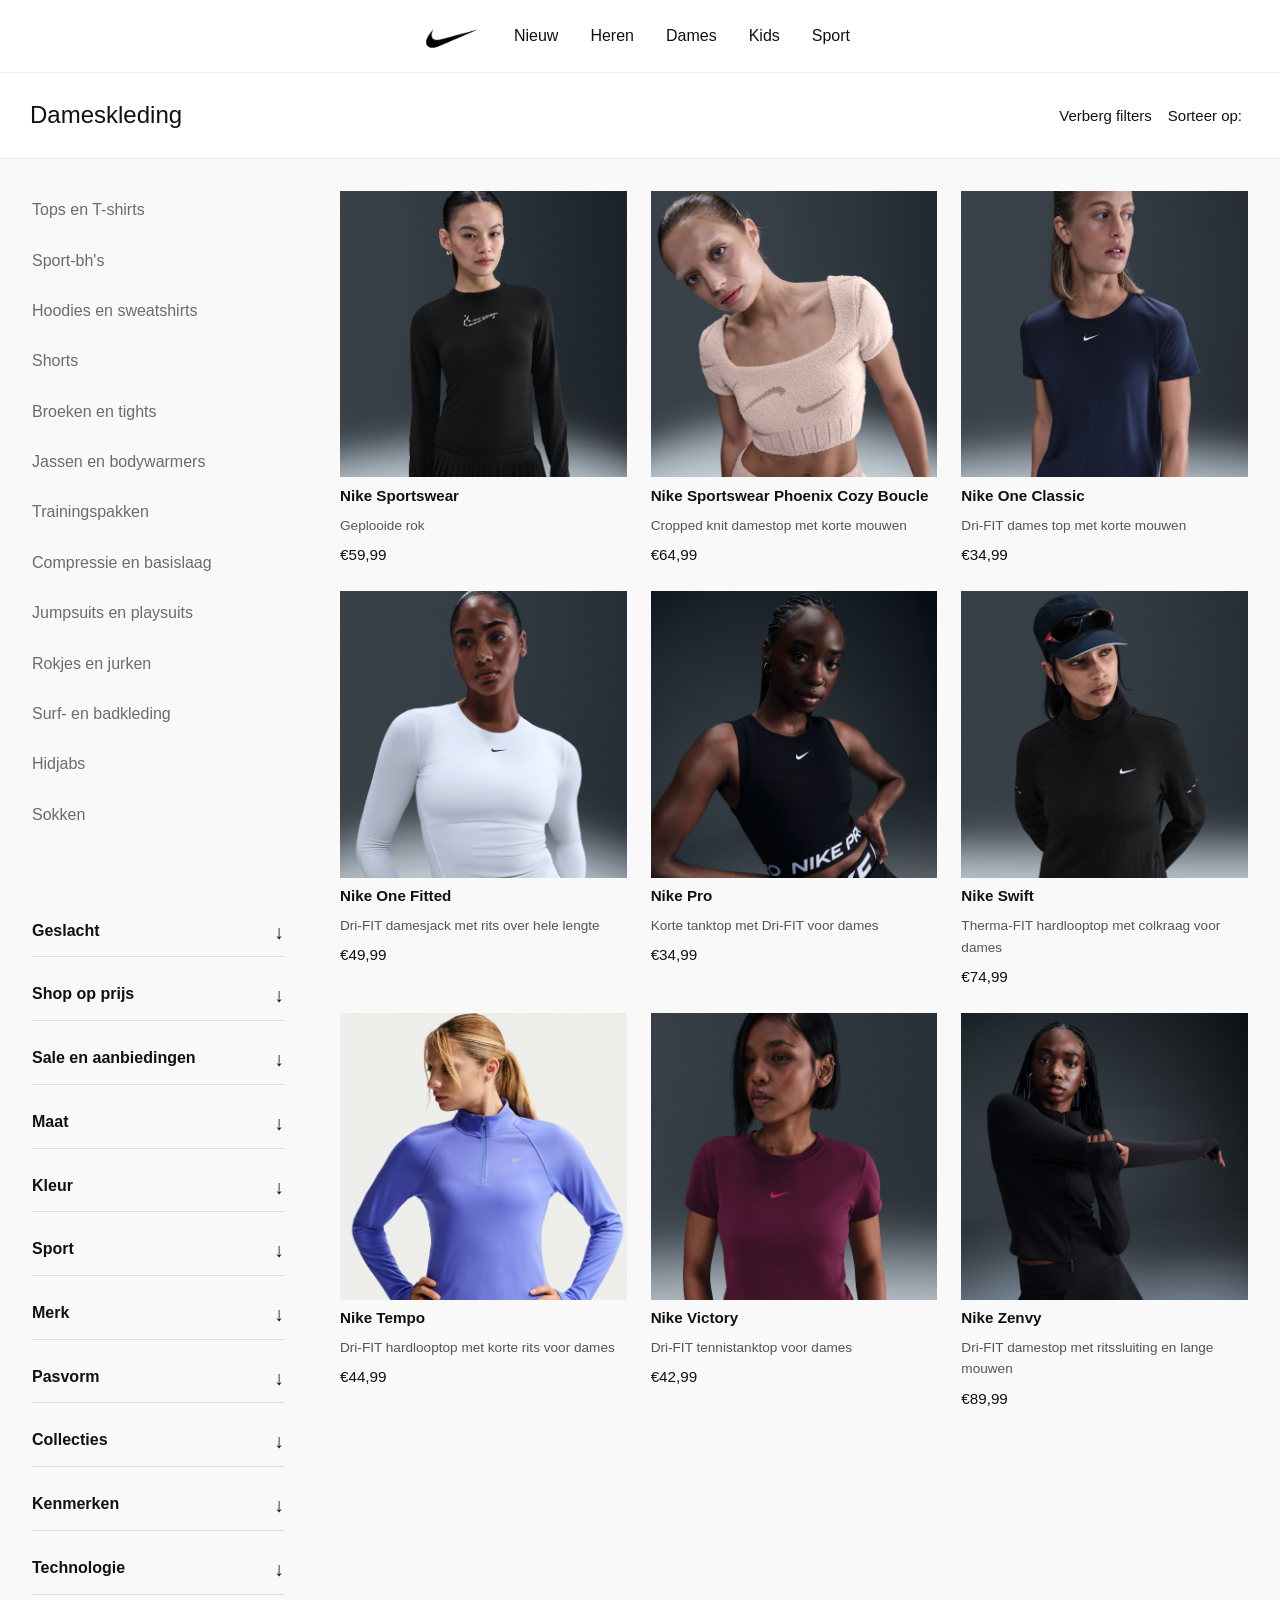
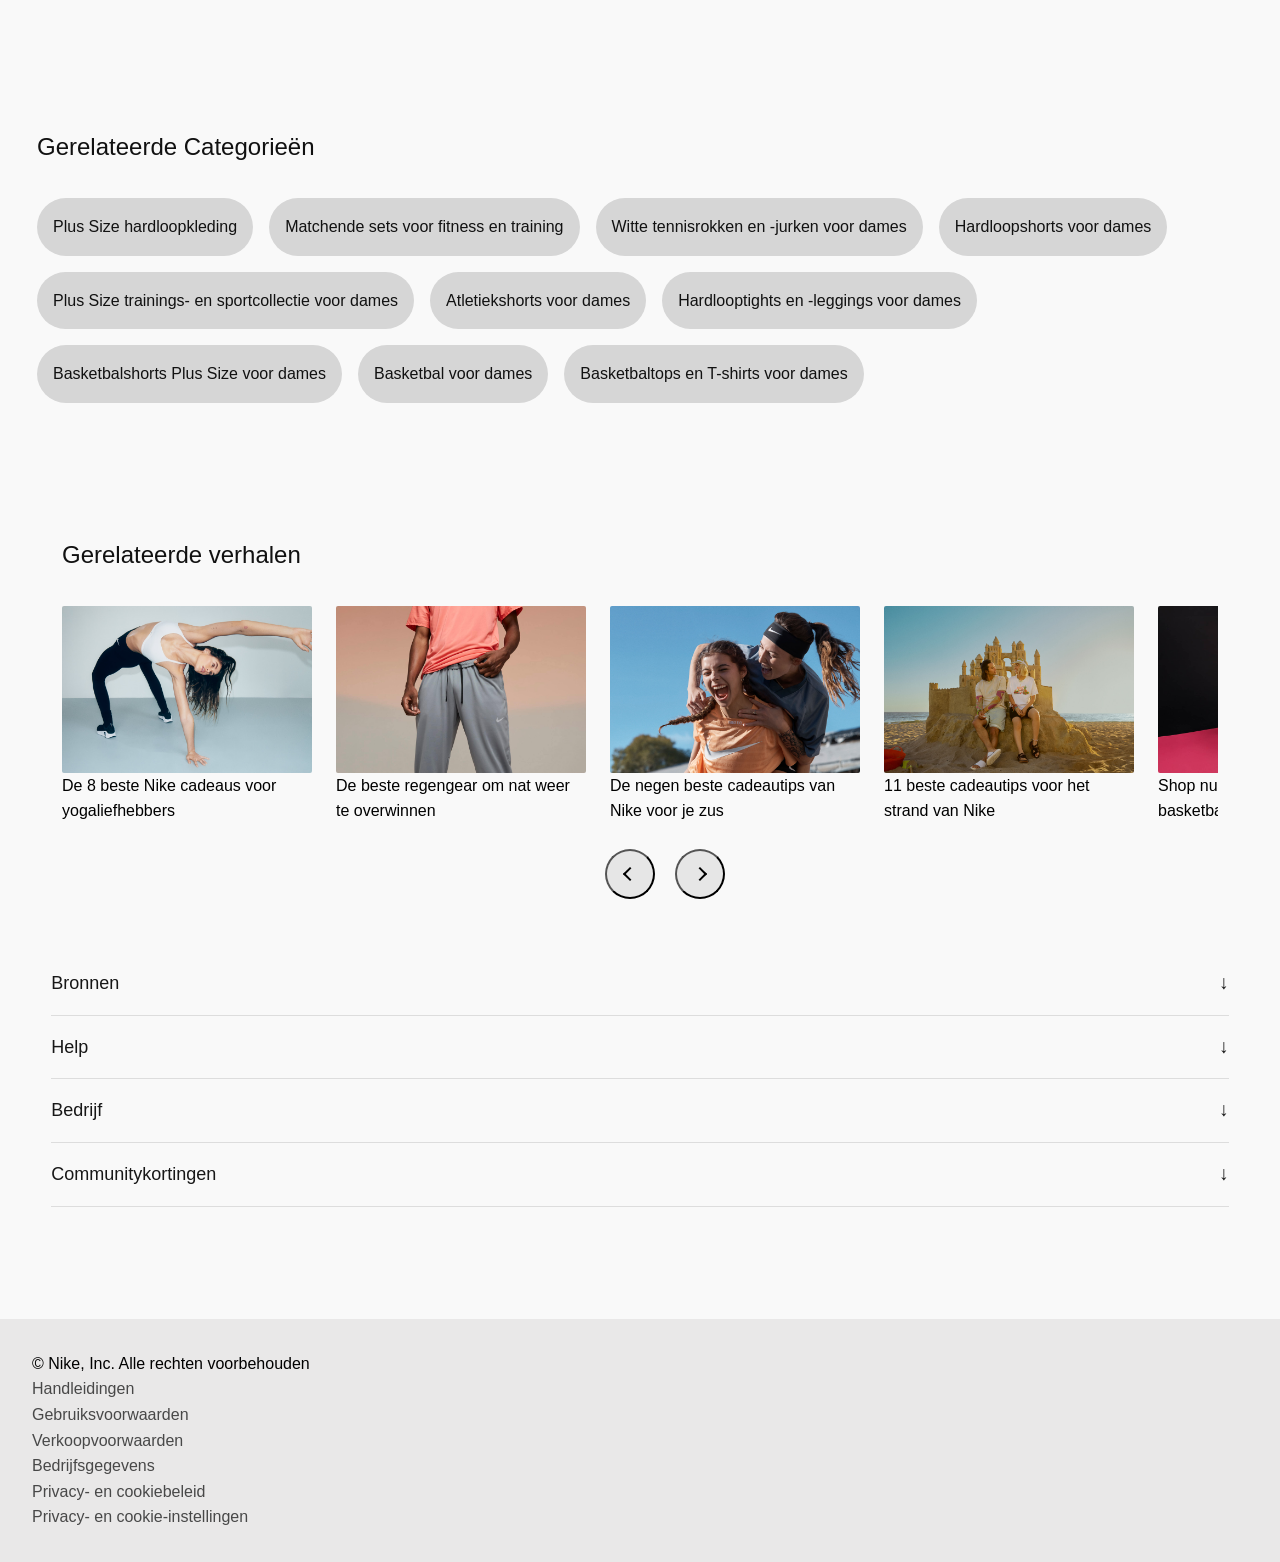
==== damespagina.html @ 095e5b88 "Add files via upload" ====
<!DOCTYPE html>
<html lang="nl">
	
<head>
	<meta charset="UTF-8">
	<meta name="author" content="Rosalie">
	<meta name="viewport" content="width=device-width, initial-scale=1">
	
	<title>Dames pagina</title>

	<link href="styles/style.css" rel="stylesheet">
	<link href="styles/styledamespagina.css" rel="stylesheet">

	<link rel="icon" type="image/svg+xml" href="images/nikelogo.svg">
</head>

<body>
	
	<header>

		<nav>	
			<h1> 
				<a href="/">
					<img src="images/nikelogo.png" alt="Nikelogo">
				</a>
			</h1>
			<button class="hamburger" id="hamburger">
				<i class="menu"></i>
			</button>
			<ul>
				<li><a href="..">Nieuw</a></li>
				<li><a href="..">Heren</a></li>
				<li><a href="damespagina.html">Dames</a></li>
				<li><a href="..">Kids</a></li>
				<li><a href="..">Sport</a></li>
			</ul>
		</nav>

	</header>

	<header class="page-header">
		<h2>Dameskleding</h2>
		<button>Verberg filters</button>
		<button>Sorteer op:</button>
	</header>
	
	<main>
	
		<!--Filter categorie-->
		<section>

   		 	<ul>
				<li><a href="damespagina.html">Tops en T-shirts</a></li>
				<li>Sport-bh's</li>
				<li>Hoodies en sweatshirts</li>
				<li>Shorts</li>
				<li>Broeken en tights</li>
				<li>Jassen en bodywarmers</li>
				<li>Trainingspakken</li>
				<li>Compressie en basislaag</li>
				<li>Jumpsuits en playsuits</li>
				<li>Rokjes en jurken</li>
				<li>Surf- en badkleding</li>
				<li>Hidjabs</li>
				<li>Sokken</li>	
			</ul>
 		</section>

		<!--filter details-->
		<section>
		 <!--input types: dit zijn de mogelijke filter opties.
		 Het komt dan overeen met de data-atributen van de producten, dit werkt
		 dan weer samen met js om te bepalen wat dan zichtbaar wordt zodra
		 bepaalde filters geslecteerd zijn.-->
			<details>
				<summary>Geslacht</summary>
				<label>
					<input type="checkbox" data-filter="heren">Heren
				</label>
				<label>
					<input type="checkbox" data-filter="dames">Dames
				</label>
				<label>
					<input type="checkbox" data-filter="unisex">Unisex
				</label>
			</details>

			<details>
				<summary>Shop op prijs</summary>
				<label><input type="checkbox" data-filter="50">€ 0 - € 50</label>
				<label><input type="checkbox" data-filter="100">€ 50 - € 100</label>
				<label><input type="checkbox" data-filter="150">€ 100 - € 150</label>
				<label><input type="checkbox" data-filter="+">€ 150+</label>
			</details>

			<details>
				<summary>Sale en aanbiedingen</summary>
				<label>
					<input type="checkbox" data-filter="sale">Sale
				</label>
			</details>

			<details>
				<summary>Maat</summary>
				<label><input type="checkbox" data-filter="xs">XS (EU 32-34)</label>
				<label><input type="checkbox" data-filter="s">S (EU 36-38)</label>
				<label><input type="checkbox" data-filter="m">M (EU 40-42)</label>
				<label><input type="checkbox" data-filter="l">L (EU 44-46)</label>
				<label><input type="checkbox" data-filter="xl">XL (EU 48-50)</label>
				<label><input type="checkbox" data-filter="1x">1X</label>
				<label><input type="checkbox" data-filter="2x">2X </label>
				<label><input type="checkbox" data-filter="3x">3X</label>
				<label><input type="checkbox" data-filter="xxl">XXL (EU 52-54)</label>
				<label><input type="checkbox" data-filter="small">S</label>
				<label><input type="checkbox" data-filter="medium">M</label>
				<label><input type="checkbox" data-filter="large">L</label>
				<label><input type="checkbox" data-filter="extralarge">XL</label>
				<label><input type="checkbox" data-filter="extralarge2">XXL</label>
			</details>

			<details>
				<summary>Kleur</summary>
				<label><input type="checkbox" data-filter="zwart">Zwart</label>
				<label><input type="checkbox" data-filter="blauw">Blauw</label>
				<label><input type="checkbox" data-filter="bruin">Bruin</label>	
				<label><input type="checkbox" data-filter="groen">Groen</label>
				<label><input type="checkbox" data-filter="grijs">Grijs</label>
				<label><input type="checkbox" data-filter="meerkleurig">Meerkleurig</label>
				<label><input type="checkbox" data-filter="oranje">Oranje</label>
				<label><input type="checkbox" data-filter="roze">Roze</label>
				<label><input type="checkbox" data-filter="paars">Paars</label>
				<label><input type="checkbox" data-filter="rood">Rood</label>
				<label><input type="checkbox" data-filter="wit">Wit</label>
				<label><input type="checkbox" data-filter="geel">Geel</label>
			</details>

			<details>
				<summary>Sport</summary>
				<label><input type="checkbox" data-filter="lifestyle">Lifestyle</label>
				<label><input type="checkbox" data-filter="hardlopen">Hardlopen</label>
				<label><input type="checkbox" data-filter="voetbal">Voetbal</label>
				<label><input type="checkbox" data-filter="fitness">Fitness en training</label>
			</details>

			<details>
				<summary>Merk</summary>
				<label><input type="checkbox" data-filter="nike">Nike Sportswear</label>
				<label><input type="checkbox" data-filter="jordan">Jordan</label>
				<label><input type="checkbox" data-filter="nikebyyou">Nike by you</label>
				<label><input type="checkbox" data-filter="nikelab">Nikelab</label>
			</details>

			<details>
				<summary>Pasvorm</summary>
				<label><input type="checkbox" data-filter="oversized">Oversized</label>
				<label><input type="checkbox" data-filter="ruimvallend">Ruimvallend</label>
				<label><input type="checkbox" data-filter="standaard">Standaard</label>
				<label><input type="checkbox" data-filter="getailleerd">Getailleerd</label>
			</details>

			<details>
				<summary>Collecties</summary>
				<label><input type="checkbox" data-filter="premium">Nike Premium Essentials</label>
				<label><input type="checkbox" data-filter="tech">Nike Tech</label>
				<label><input type="checkbox" data-filter="flight">Flight</label>
				<label><input type="checkbox" data-filter="club">Nike Club</label>
			</details>

			<details>
				<summary>Kenmerken</summary>
				<label><input type="checkbox" data-filter="zij">Zijsplitjes</label>
				<label><input type="checkbox" data-filter="details">Details met reflecterend design</label>
				<label><input type="checkbox" data-filter="vouwbaar">Opvouwbare capuchon</label>
				<label><input type="checkbox" data-filter="verwijder">Verwijderbare capuchon</label>
			</details>

			<details>
				<summary>Technologie</summary>
				<label><input type="checkbox" data-filter="drifit">Dri-FIT</label>
				<label><input type="checkbox" data-filter="drifitadv">Dri-FIT ADV</label>
				<label><input type="checkbox" data-filter="goretex">GORE-TEX</label>
				<label><input type="checkbox" data-filter="grip">NikeGrip</label>
			</details>
		</section>

		<!--Producten-->
		<section>
			<ul>
				<!--custom data attributen, dit zou dan producteigenschappen
				 op kunnen slaan in de html, in js zou dit dan een handige filterlogica zijn-->

				<li data-gender="dames" data-size="l">
					<img src="images/damessportswear.jpeg" alt="Geplooide rok">
					<h2>Nike Sportswear</h2>
					<p>Geplooide rok</p>
					<h2>€59,99</h2>
				</li>

				<li data-gender="dames" data-size="l">
					<img src="images/damesphoenix.jpeg" alt="Cropped knit damestop met korte mouwen">
					<h2>Nike Sportswear Phoenix Cozy Boucle</h2>
					<p>Cropped knit damestop met korte mouwen</p>
					<h2>€64,99</h2>
				</li>

				<li data-gender="dames" data-size="l">
					<img src="images/damesoneclassic.jpeg" alt="Dri-FIT dames top met korte mouwen">
					<h2>Nike One Classic</h2>
					<p>Dri-FIT dames top met korte mouwen</p>
					<h2>€34,99</h2>
				</li>

				<li data-gender="dames" data-size="l">
					<img src="images/damesonefitted.png" alt="Dri-FIT damesjack met rits over hele lengte">
					<h2>Nike One Fitted</h2>
					<p>Dri-FIT damesjack met rits over hele lengte</p>
					<h2>€49,99</h2>
				</li>

				<li data-gender="dames" data-size="l">
					<img src="images/damespro.jpeg" alt="Korte tanktop met Dri-FIT voor dames">
					<h2>Nike Pro</h2>
					<p>Korte tanktop met Dri-FIT voor dames</p>
					<h2>€34,99</h2>
				</li>

				<li data-gender="dames" data-size="l">
					<img src="images/damesswift.png" alt="Therma-FIT hardlooptop met colkraag voor dames">
					<h2>Nike Swift</h2>
					<p>Therma-FIT hardlooptop met colkraag voor dames</p>
					<h2>€74,99</h2>
				</li>

				<li data-gender="dames" data-size="l">
					<img src="images/damestempo.jpeg" alt="Dri-FIT hardlooptop met korte rits voor dames">
					<h2>Nike Tempo</h2>
					<p>Dri-FIT hardlooptop met korte rits voor dames</p>
					<h2>€44,99</h2>
				</li>

				<li data-gender="dames" data-size="l">
					<img src="images/damesvictory.jpeg" alt="Dri-FIT tennistanktop voor dames">
					<h2>Nike Victory</h2>
					<p>Dri-FIT tennistanktop voor dames</p>
					<h2>€42,99</h2>
				</li>

				<li data-gender="dames" data-size="l">
					<img src="images/dameszenvy.jpeg" alt="Dri-FIT damestop met ritssluiting en lange mouwen">
					<h2>Nike Zenvy</h2>
					<p>Dri-FIT damestop met ritssluiting en lange mouwen</p>
					<h2>€89,99</h2>
				</li>

			</ul>
		</section>

		<!--gerelateerde categorieen-->
		<section>
			<h2>Gerelateerde Categorieën</h2>
			<ul>
				<li>
					<a>Plus Size hardloopkleding</a>
				</li>

				<li>
					<a>Matchende sets voor fitness en training </a>
				</li>

				<li>
					<a>Witte tennisrokken en -jurken voor dames</a>
				</li>

				<li>
					<a>Hardloopshorts voor dames</a>
				</li>

				<li>
					<a>Plus Size trainings- en sportcollectie voor dames</a>
				</li>

				<li>
					<a>Atletiekshorts voor dames</a>
				</li>

				<li>
					<a>Hardlooptights en -leggings voor dames</a>
				</li>

				<li>
					<a>Basketbalshorts Plus Size voor dames</a>
				</li>

				<li>
					<a>Basketbal voor dames</a>
				</li>

				<li>
					<a>Basketbaltops en T-shirts voor dames</a>
				</li>
			</ul>
		</section>

		<!--gerelateerde verhalen-->
		<section>
			<h2>Gerelateerde verhalen</h2>
			<ul>
				<li>
					<img src="images/carrouselvrouw.jpg" alt="De 8 beste Nike cadeaus voor yogaliefhebbers">
					<a data-article-type="Koopwijzer" href="..">De 8 beste Nike cadeaus voor yogaliefhebbers</a>
				</li>

				<li>
					<img src="images/carrouselman.jpg" alt="De beste regengear om nat weer te overwinnen">
					<a data-article-type="Koopwijzer" href="..">De beste regengear om nat weer te overwinnen</a>
				</li>

				<li>
					<img src="images/carrouselvrouwkind.jpg" alt="De negen beste cadeautips van Nike voor je zus">
					<a data-article-type="Koopwijzer" href="..">De negen beste cadeautips van Nike voor je zus</a>
				</li>

				<li>
					<img src="images/carrouselzand.jpg" alt="11 beste cadeautips voor het strand van Nike">
					<a data-article-type="Koopwijzer" href="..">11 beste cadeautips voor het strand van Nike</a>
				</li>

				<li>
					<img src="images/carrouselzit.jpg" alt="Shop nu de beste Nike basketbalhoodies">
					<a data-article-type="Koopwijzer" href="..">Shop nu de beste Nike basketbalhoodies</a>
				</li>

				<li>
					<img src="images/carrouselstretch.jpg" alt="De beste hardloopshorts voor dames van Nike">
					<a data-article-type="Koopwijzer" href="..">De beste hardloopshorts voor dames van Nike</a>
				</li>

				<li>
					<img src="images/carrouselbasketbal.jpg" alt="De juiste maat voor je Nike sport-bh">
					<a data-article-type="Koopwijzer" href="..">De juiste maat voor je Nike sport-bh</a>
				</li>

				<li>
					<img src="images/carrouselcycle.jpg" alt="De 11 beste Nike cadeaus voor wielrenners">
					<a data-article-type="Koopwijzer" href="..">De 11 beste Nike cadeaus voor wielrenners</a>
				</li>

			</ul>

			<button aria-label="vorige"></button>
			<button aria-label="volgende"></button>

		</section>

		<section>
			<details>
				<summary>Bronnen</summary>
				<ul>
					<li>Cadeaubonnen</li>
					<li>Zakelijke cadeaubonnen</li>
					<li>Zoek een store</li>
					<li>Nike Journal</li>
					<li>Word member</li>
					<li>Feedback</li>
					<li>Promotiecodes</li>
					<li>Productadvies</li>
					<li>Running Shoe Finder</li>
				</ul>
			</details>

			<details>
				<summary>Help</summary>
				<ul>
					<li>Help</li>
					<li>Bestelstatus</li>
					<li>Verzending en levering</li>
					<li>Retourzendingen</li>
					<li>Betaalmethodes</li>
					<li>Contact</li>
					<li>Reviews</li>
					<li>Hulp bij Nike promotiecodes</li>
				</ul>
			</details>

			<details>
				<summary>Bedrijf</summary>
				<ul>
					<li>Over Nike</li>
					<li>Nieuws</li>
					<li>Werken bij Nike</li>
					<li>Investeerders</li>
					<li>Duurzaamheid</li>
					<li>Toengankelijkheid</li>
					<li>Missie</li>
					<li>Nike Coaching</li>
					<li>Een Kwestie Melden</li>
				</ul>
			</details>

			<details>
				<summary>Communitykortingen</summary>
				<ul>
					<li>Student</li>
					<li>Docent</li>
					<li>Eerstehulpverleners</li>
					<li>Zorgprofessionals</li>
				</ul>
			</details>
			
		</section>
	</main>


	<!--Footer-->

	<footer>
		<p>&copy Nike, Inc. Alle rechten voorbehouden</p>
		<ul>
			<li> Handleidingen</li>
			<li>Gebruiksvoorwaarden</li>
			<li>Verkoopvoorwaarden</li>
			<li>Bedrijfsgegevens</li>
			<li>Privacy- en cookiebeleid</li>
			<li>Privacy- en cookie-instellingen</li>
		</ul>
	</footer>

	<script defer src="scripts/script.js"></script>
</body>
	
</html>
---- styles/style.css ----
/**************/
/* CSS REMEDY */
/**************/
*, *::after, *::before {
	margin: 0;
	padding: 0;
    box-sizing:border-box;  
}

body {
    font-family: 'Helvetica Neue', sans-serif;
    color: #111;
    line-height: 1.6;
    background-color: #f9f9f9;
}

:root {
	--color-text:#111;
	--color-background:#eee;
}

header {
    position: sticky;
    background-color: #fff;
    border-bottom: 1px solid #eee;
    top: 0; /*voor postion sticky*/
    z-index: 1000;
}

/*hamburger menu responsive
bron: /*bron: https://codepen.io/zagaris/pen/qBmqQEN */

.hamburger {
    background-color: transparent;
    border: none;
    color:#000;
    cursor: pointer;
    font-size: 30px;
    margin-left: 32px;
    float: right;
    line-height: 70px;
    display: none;
}

.hamburger i {
    display: block;
    width: 30px;
    height: 3px;
    background: #111;
    position: relative;
}

.hamburger i::before,
.hamburger i::after {
    content: '';
    position: absolute;
    width: 30px;
    height: 3px;
    background: #111;
    left: 0;
}

.hamburger i::before {
    top: -8px;
}

.hamburger i::after {
    top: 8px;
}

.hamburger:focus {
    outline: none;
}

.hamburger:hover {
    background-color: #4b4b4b;
}

nav {
    display: flex;
    justify-content: center;
    position: relative;
    align-items: center;
    background-color: #fff;
    list-style: none;
    flex-wrap: wrap;

}

nav a img {
    left: 2rem;
    width: 60px; 
    margin-top: 1rem;
    margin-left: 1.5rem;;
}

nav ul {
    display: flex;
    padding: 1rem 2rem;
    background-color: #fff;
    list-style: none;
    gap: 2rem;
}

nav ul li a {
    text-decoration: none;
    color: #111;

    font-size: 16px;
    font-weight: 500;
}


nav ul li a:hover {
    text-decoration: underline;
}

/*media quaries voor hamburger menu*/
/*bron: https://codepen.io/zagaris/pen/qBmqQEN*/

@media (max-width: 800px) {
    nav ul {
        display: none;
        flex-direction: column;
        width: 100%;
        background: #fff;
        padding: 1rem 2rem;
    }

    nav ul.show {
    display: flex;
    }

    .hamburger {
        display: block;
        margin-left: auto;
        margin-right: 1rem;
        margin-top: 0rem;
    }
}

@media (max-width: 600px) {
    nav ul {
        display: none;
        flex-direction: column;
        width: 100%;
    }

    nav ul.show {
        display: flex;
    }

    .hamburger {
        display: block;
    }
    nav {
        background-color: #fff;
    }
}

/*pre-footer*/
/* bron voor summary use: https://www.w3schools.com/tags/tag_summary.asp*/

section:nth-of-type(6) {
    grid-column: 1 / -1;
    padding: 1rem 1.2rem;
}

section:nth-of-type(6) details {
    border-bottom: 1px solid #ddd;
    padding: 1rem 0;
    cursor: pointer;
}

section:nth-of-type(6) summary {
    list-style: none;
    display: flex;
    justify-content: space-between;
    align-items: center;
    font-size: 18px;
    font-weight: 500;
    color:#171717;
    
  
}

section:nth-of-type(6) summary::after {
    content: "↓";
    font-size: 1.2rem;
}

section:nth-of-type(6) ul {
    list-style: none;
    padding: 1rem 0 0;
    margin: 0;
}

section:nth-of-type(6) li {
    padding: 0.5rem 0;
    color: #5e5d5d;
    font-size: 13px;
    font-weight: 500;
    margin-bottom: 10px;
}

/* footer */
footer {
    text-align: left;
    padding: 2rem;
    background-color: #e9e8e8;
    color: #484848;
    margin-top: 4rem;
}

footer p {
	color: #000;
}

footer ul {
	list-style: none;
}
---- styles/styledamespagina.css ----
/* --- GRID LAYOUT VAN DE HELE PAGINA --- */

/* LINKERKOLOM: HEADER (DAMESKLEDING) */
.page-header {
	display: flex;
	align-items: center;
	justify-content: space-between;
	padding: 23px 30px;
	font-size: 12px;
	background: white;
}

.page-header h2 {
	margin: 0;
	font-size: 1.5rem;
  font-weight: 500;
}

.page-header button:first-of-type {
	margin-left: auto;
}
.page-header button {
	background: none;
	border: none;
	color: #111111;
	cursor: pointer;
	padding: 6px 8px;
	align-items: center;
	gap: 1px;
  font-size: 15px;
}


main {
  display: grid;
  grid-template-columns: 260px 1fr;
	grid-template-rows: auto auto;
  gap: 3rem;
  max-width: 1400px;
  padding: 2rem;
  
}

main > section:nth-of-type(1),
main > section:nth-of-type(2) {
  max-height: calc(100vh - 6rem);
	overflow-y: scroll;
  padding: 0;
}
/* LINKERKOLOM: CATEGORIEENN */
main > section:nth-of-type(1) {
	grid-row: 1;
	top: 0;
	z-index: 10;
	padding-bottom: 1rem;
}

main > section:nth-of-type(1) ul {
	list-style: none;
  padding: 0;
}

main > section:nth-of-type(1) li {
	padding: 0.4rem 0;
	cursor: pointer;
  margin-bottom: .75rem;
  font-weight: 500;
  color: rgb(108, 108, 108);
}

main > section:nth-of-type(1) li a {
	text-decoration: none;
	color: rgb(108, 108, 108);  
}

main > section:nth-of-type(1) a:hover {
  text-decoration: underline;
}

/* LINKERKOLOM: FILTER DETAILS */
main > section:nth-of-type(2) {
	grid-row: 2;
	top: 6rem;
	padding-right: 0.5rem;
}

main > section:nth-of-type(2) details {
	margin-bottom: 1rem;
  border-bottom: 1px solid #ddd;
  padding: 0.5rem 0;
  cursor: pointer;
}

main > section:nth-of-type(2) summary {
	font-weight: 600;
  display: flex;
  justify-content: space-between;
	cursor: pointer;
	list-style: none;
}

main > section:nth-of-type(2) summary::after {
    content: "↓";
    font-size: 1.2rem;
}

main > section:nth-of-type(2) label {
	display: flex;
	align-items: center;
	gap: 0.5rem;
	margin-top: 0.4rem;
	font-size: 0.9rem;
	cursor: pointer;
}


/* PRODUCTEN-GRID*/
main > section:nth-of-type(3) {
	grid-column: 2;
	grid-row: 1 / span 2;
}

main > section:nth-of-type(3) ul {
	display: grid;
	grid-template-columns: repeat(auto-fill, minmax(250px, 1fr));
	gap: 1.5rem;
	list-style: none;
}

main > section:nth-of-type(3) li {
	display: flex;
	flex-direction: column;
	gap: 0.4rem;
}

main > section:nth-of-type(3) img {
	width: 100%;
	height: auto;
	background: #f5f5f5;
}

main > section:nth-of-type(3) h2 {
	font-size: 0.95rem;
	font-weight: 600;
}

main > section:nth-of-type(3) p {
	font-size: 0.85rem;
	color: #555;
}

main > section:nth-of-type(3) h2:last-of-type {
	font-weight: 500;
}

/*GERELATEERDE CATEGORIEEN */

main > section:nth-of-type(4) {
	grid-column: 1 / -1;
	margin-top: 4rem;
  padding: 5px;
}

main > section:nth-of-type(4) h2 {
  margin-bottom: 2rem;
  font-weight: 400;
}

main > section:nth-of-type(4) ul {
	display: flex;
  flex-wrap: wrap;	
  gap: 1rem;
	list-style: none;
}

main > section:nth-of-type(4) li {
  background: #d6d6d6;
  padding: 1rem 1rem;
  border-radius: 50px;
}

/* GERELATEERDE VERHALEN*/
main > section:nth-of-type(5) {
  grid-column: 1 / -1;
  position: relative;
  margin-top: 5rem;
  border-radius: 3px;
  margin-bottom: 4rem;
  padding: 0 30px;
}

main > section:nth-of-type(5) h2 {
  margin-bottom: 2rem;
  font-weight: 400;
}


main > section:nth-of-type(5) ul {
  display: flex;
  overflow-x: auto;
  gap: 1.5rem;

  padding: 0;
  scroll-snap-type:x mandatory;
  scroll-behavior:smooth;
  overscroll-behavior-x:contain;

  scrollbar-width:thin;
  scrollbar-color:rgb(85, 85, 85) transparent;
  
}

main > section:nth-of-type(5) ul li {
  flex:0 0 250px;
  scroll-snap-align:center;
  list-style: none;
  align-content: center;
}

main > section:nth-of-type(5) ul li a {
  position: relative;
  text-decoration: none;
  color:black;
  font-weight: 500;
  cursor: pointer;

}

main > section:nth-of-type(5) li img {
  width: 100%;
  height: auto;
  display: block;
  border-radius: 2px;
  cursor: pointer;
}

main > section:nth-of-type(5) ul li a:hover{
  background-color: transparent;
}

section:nth-of-type(5) button {
    position: absolute;
    background-color: #e6e6e6;
    width: 50px;
    height: 50px;
    margin-top: 25px;


    border-radius: 30px;
    cursor: pointer;

    display: flex;
    align-items: center;
    justify-content: center;

}

section:nth-of-type(5) button:nth-of-type(1) {
  left: calc(50% - 35px);
}

section:nth-of-type(5) button:nth-of-type(2) {
  left: calc(50% + 35px);
}

section:nth-of-type(5) button::before {
  content:'';
  width: 10px;
  height: 10px;
  border: solid rgb(0, 0, 0);
  border-width: 0 2px 2px 0;
  
}


section:nth-of-type(5) button:nth-of-type(1)::before {
  transform: rotate(135deg); 
}

section:nth-of-type(5) button:nth-of-type(2)::before {
  transform: rotate(-45deg);
}

section:nth-of-type(5) li a:hover {
    background-color: #cac9c9;
}

/*TOON/VERBERG FILTERS */

main.filters-hidden > section:nth-of-type(1) {
  display: none;
}

main.filters-hidden > section:nth-of-type(2) {
  display: none;
}

main.filters-hidden {
  grid-template-columns: 20px 1fr;
  max-width: 1400px;
}


/* TOON/VERBERG FILTERS (responsive) */


@media (max-width: 768px) {
  main {
    grid-template-columns: 20px 1fr;
  }

  main > section:nth-of-type(1) {
    display: none;
  }

  main > section:nth-of-type(2) {
    display: none;
  }

  main:not(.filters-hidden) > section:nth-of-type(1) {
    display: block;
  }

   main:not(.filters-hidden) > section:nth-of-type(2) {
    display: block;
  }
}
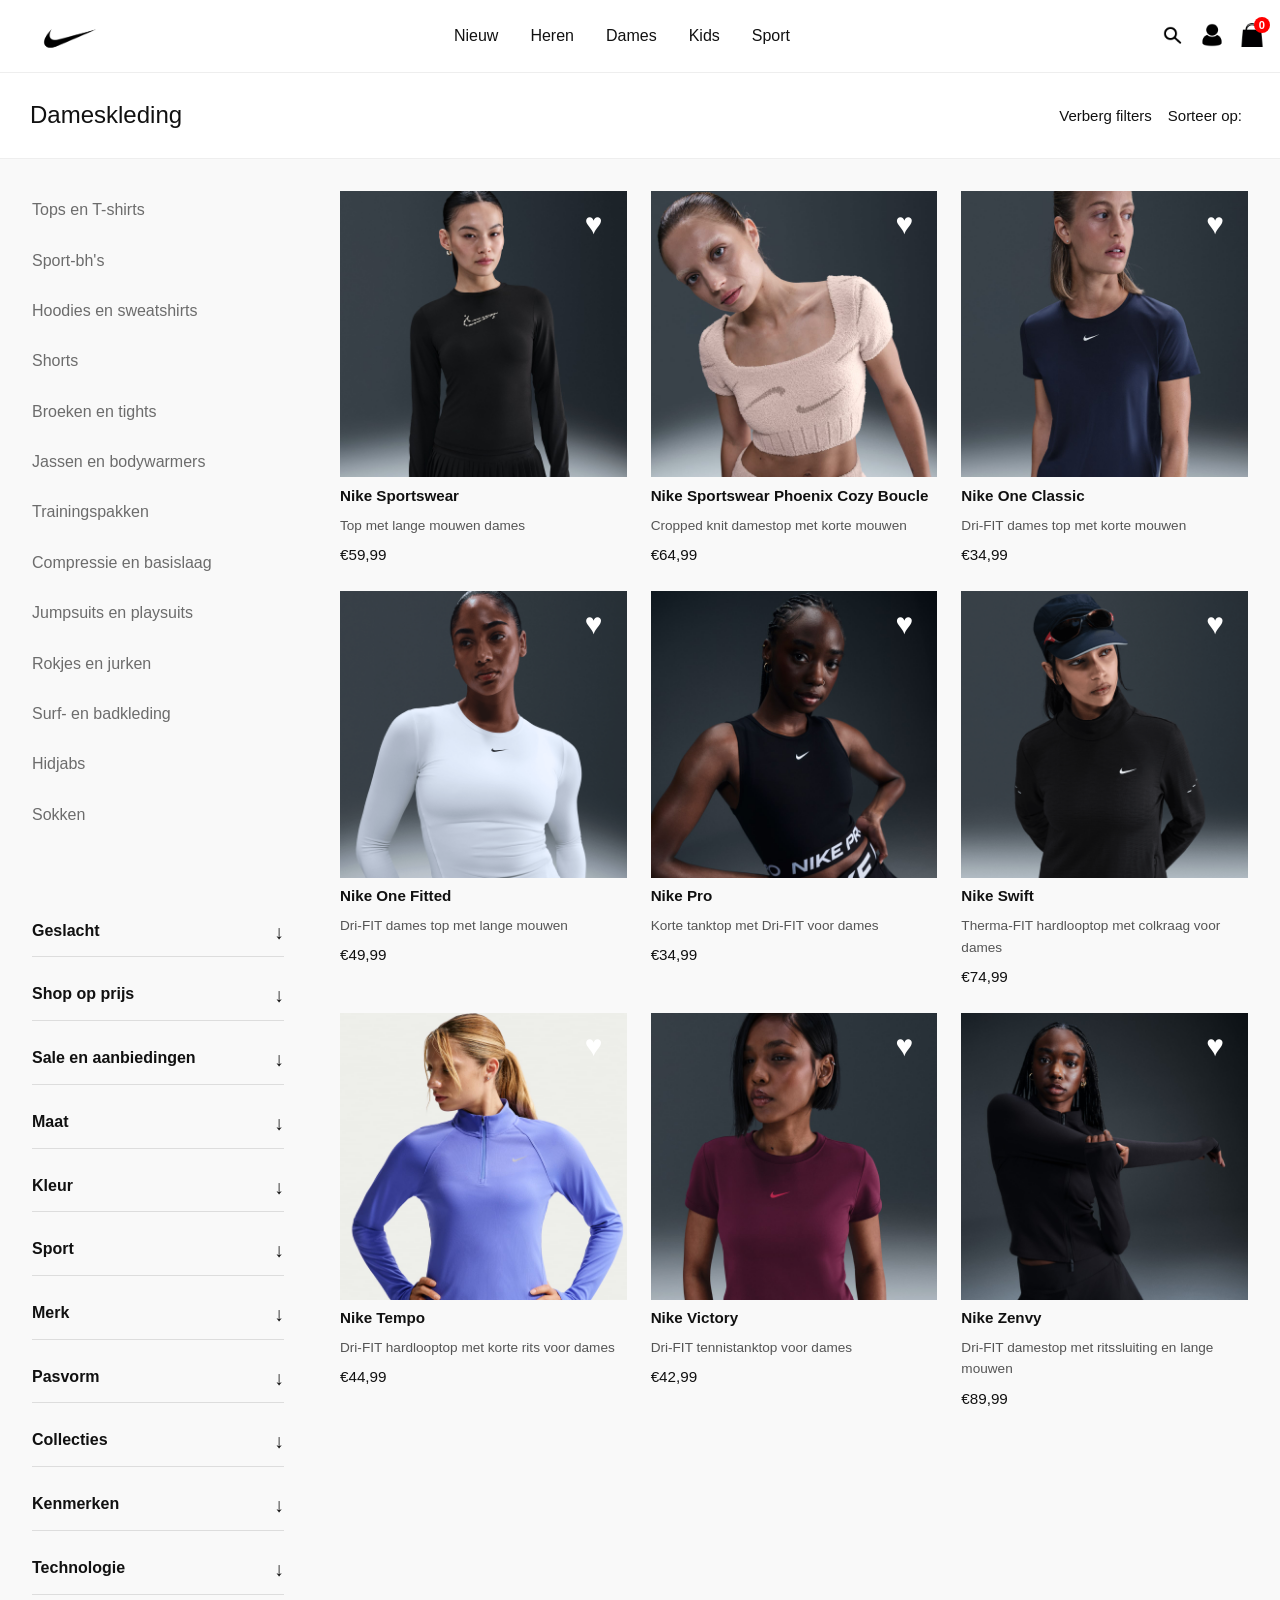
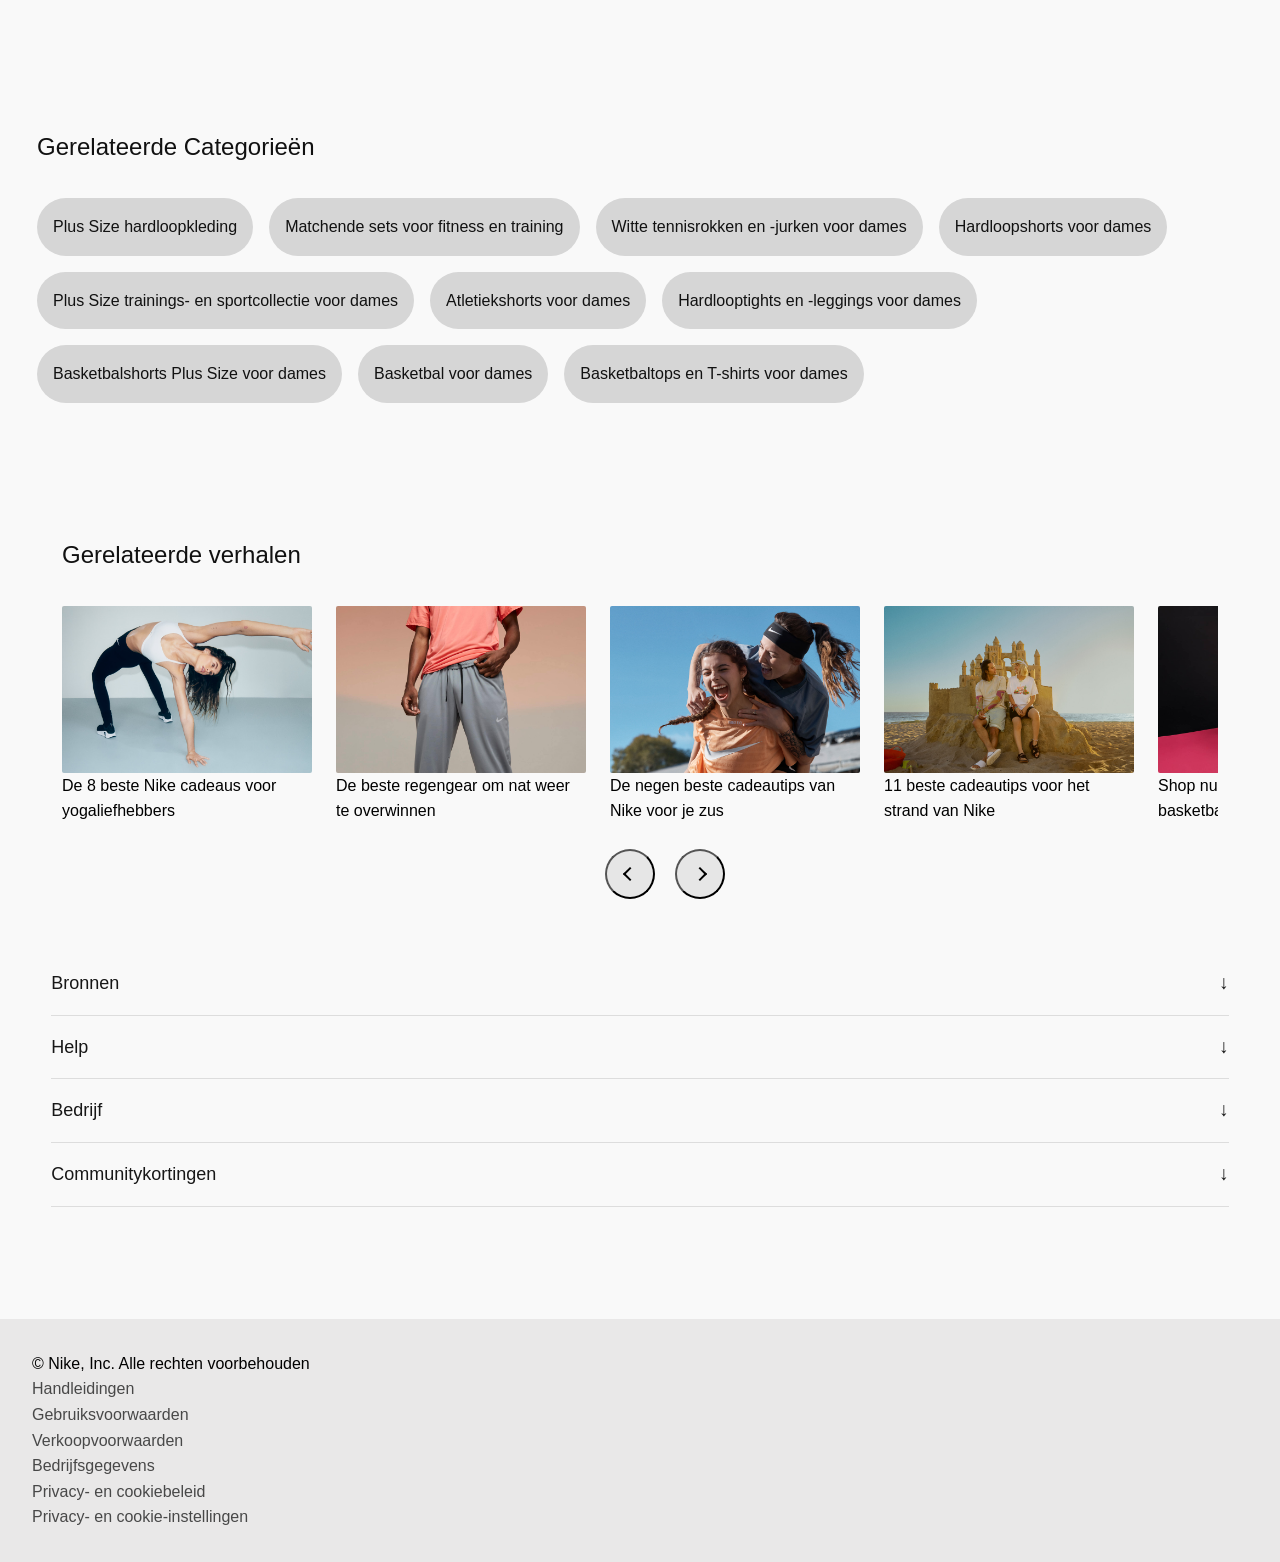
==== commit f91bb744: "Add files via upload" ====
--- a/damespagina.html
+++ b/damespagina.html
@@ -34,6 +34,13 @@
 				<li><a href="..">Kids</a></li>
 				<li><a href="..">Sport</a></li>
 			</ul>
+
+			<button aria-label="Search"><img src="images/magnifying-glass-.png" alt="Zoeken"></button>
+      		<button aria-label="Account"><img src="images/account.png" alt="Zoeken"></button>
+      		<button aria-label="Winkelmand"><img src="images/bag.png" alt="Winkelmand">
+			<span>0</span>
+			</button>
+
 		</nav>
 
 	</header>
@@ -190,66 +197,75 @@
 				 op kunnen slaan in de html, in js zou dit dan een handige filterlogica zijn-->
 
 				<li data-gender="dames" data-size="l">
-					<img src="images/damessportswear.jpeg" alt="Geplooide rok">
+					<img src="images/damessportswear.jpeg" alt="Zwart lange mouwen sportwear">
 					<h2>Nike Sportswear</h2>
-					<p>Geplooide rok</p>
+					<p>Top met lange mouwen dames</p>
 					<h2>€59,99</h2>
-				</li>
-
-				<li data-gender="dames" data-size="l">
-					<img src="images/damesphoenix.jpeg" alt="Cropped knit damestop met korte mouwen">
+					<button aria-pressed="false" aria-label="Favorieten">♥</button>
+				</li>
+
+				<li data-gender="dames" data-size="l">
+					<img src="images/damesphoenix.jpeg" alt="Baby roze cropped top">
 					<h2>Nike Sportswear Phoenix Cozy Boucle</h2>
 					<p>Cropped knit damestop met korte mouwen</p>
 					<h2>€64,99</h2>
-				</li>
-
-				<li data-gender="dames" data-size="l">
-					<img src="images/damesoneclassic.jpeg" alt="Dri-FIT dames top met korte mouwen">
+					<button aria-pressed="false" aria-label="Favorieten">♥</button>
+				</li>
+
+				<li data-gender="dames" data-size="l">
+					<img src="images/damesoneclassic.jpeg" alt="Donkerblauwe top met korte mouwen">
 					<h2>Nike One Classic</h2>
 					<p>Dri-FIT dames top met korte mouwen</p>
 					<h2>€34,99</h2>
-				</li>
-
-				<li data-gender="dames" data-size="l">
-					<img src="images/damesonefitted.png" alt="Dri-FIT damesjack met rits over hele lengte">
+					<button aria-pressed="false" aria-label="Favorieten">♥</button>
+				</li>
+
+				<li data-gender="dames" data-size="l">
+					<img src="images/damesonefitted.png" alt="Witte top met lange mouwen">
 					<h2>Nike One Fitted</h2>
-					<p>Dri-FIT damesjack met rits over hele lengte</p>
+					<p>Dri-FIT dames top met lange mouwen</p>
 					<h2>€49,99</h2>
-				</li>
-
-				<li data-gender="dames" data-size="l">
-					<img src="images/damespro.jpeg" alt="Korte tanktop met Dri-FIT voor dames">
+					<button aria-pressed="false" aria-label="Favorieten">♥</button>
+				</li>
+
+				<li data-gender="dames" data-size="l">
+					<img src="images/damespro.jpeg" alt="Zwarte korte tanktop">
 					<h2>Nike Pro</h2>
 					<p>Korte tanktop met Dri-FIT voor dames</p>
 					<h2>€34,99</h2>
-				</li>
-
-				<li data-gender="dames" data-size="l">
-					<img src="images/damesswift.png" alt="Therma-FIT hardlooptop met colkraag voor dames">
+					<button aria-pressed="false" aria-label="Favorieten">♥</button>
+				</li>
+
+				<li data-gender="dames" data-size="l">
+					<img src="images/damesswift.png" alt="Zwarte hardlooptop">
 					<h2>Nike Swift</h2>
 					<p>Therma-FIT hardlooptop met colkraag voor dames</p>
 					<h2>€74,99</h2>
-				</li>
-
-				<li data-gender="dames" data-size="l">
-					<img src="images/damestempo.jpeg" alt="Dri-FIT hardlooptop met korte rits voor dames">
+					<button aria-pressed="false" aria-label="Favorieten">♥</button>
+				</li>
+
+				<li data-gender="dames" data-size="l">
+					<img src="images/damestempo.jpeg" alt="Lichtpaarse hardlooptop met korte rits">
 					<h2>Nike Tempo</h2>
 					<p>Dri-FIT hardlooptop met korte rits voor dames</p>
 					<h2>€44,99</h2>
-				</li>
-
-				<li data-gender="dames" data-size="l">
-					<img src="images/damesvictory.jpeg" alt="Dri-FIT tennistanktop voor dames">
+					<button aria-pressed="false" aria-label="Favorieten">♥</button>
+				</li>
+
+				<li data-gender="dames" data-size="l">
+					<img src="images/damesvictory.jpeg" alt="Maroon tennistanktop">
 					<h2>Nike Victory</h2>
 					<p>Dri-FIT tennistanktop voor dames</p>
 					<h2>€42,99</h2>
-				</li>
-
-				<li data-gender="dames" data-size="l">
-					<img src="images/dameszenvy.jpeg" alt="Dri-FIT damestop met ritssluiting en lange mouwen">
+					<button aria-pressed="false" aria-label="Favorieten">♥</button>
+				</li>
+
+				<li data-gender="dames" data-size="l">
+					<img src="images/dameszenvy.jpeg" alt="Zwarte damestop met ritssluiting en lange mouwen">
 					<h2>Nike Zenvy</h2>
 					<p>Dri-FIT damestop met ritssluiting en lange mouwen</p>
 					<h2>€89,99</h2>
+					<button aria-pressed="false" aria-label="Favorieten">♥</button>
 				</li>
 
 			</ul>
@@ -306,43 +322,43 @@
 			<h2>Gerelateerde verhalen</h2>
 			<ul>
 				<li>
-					<img src="images/carrouselvrouw.jpg" alt="De 8 beste Nike cadeaus voor yogaliefhebbers">
-					<a data-article-type="Koopwijzer" href="..">De 8 beste Nike cadeaus voor yogaliefhebbers</a>
-				</li>
-
-				<li>
-					<img src="images/carrouselman.jpg" alt="De beste regengear om nat weer te overwinnen">
-					<a data-article-type="Koopwijzer" href="..">De beste regengear om nat weer te overwinnen</a>
-				</li>
-
-				<li>
-					<img src="images/carrouselvrouwkind.jpg" alt="De negen beste cadeautips van Nike voor je zus">
-					<a data-article-type="Koopwijzer" href="..">De negen beste cadeautips van Nike voor je zus</a>
-				</li>
-
-				<li>
-					<img src="images/carrouselzand.jpg" alt="11 beste cadeautips voor het strand van Nike">
-					<a data-article-type="Koopwijzer" href="..">11 beste cadeautips voor het strand van Nike</a>
-				</li>
-
-				<li>
-					<img src="images/carrouselzit.jpg" alt="Shop nu de beste Nike basketbalhoodies">
-					<a data-article-type="Koopwijzer" href="..">Shop nu de beste Nike basketbalhoodies</a>
-				</li>
-
-				<li>
-					<img src="images/carrouselstretch.jpg" alt="De beste hardloopshorts voor dames van Nike">
-					<a data-article-type="Koopwijzer" href="..">De beste hardloopshorts voor dames van Nike</a>
-				</li>
-
-				<li>
-					<img src="images/carrouselbasketbal.jpg" alt="De juiste maat voor je Nike sport-bh">
-					<a data-article-type="Koopwijzer" href="..">De juiste maat voor je Nike sport-bh</a>
-				</li>
-
-				<li>
-					<img src="images/carrouselcycle.jpg" alt="De 11 beste Nike cadeaus voor wielrenners">
-					<a data-article-type="Koopwijzer" href="..">De 11 beste Nike cadeaus voor wielrenners</a>
+					<img src="images/carrouselvrouw.jpg" alt="Vrouw yoga">
+					<a data-categrory="Yoga" href="..">De 8 beste Nike cadeaus voor yogaliefhebbers</a>
+				</li>
+
+				<li>
+					<img src="images/carrouselman.jpg" alt="Kleding">
+					<a data-categrory="Weeromstandigheden" href="..">De beste regengear om nat weer te overwinnen</a>
+				</li>
+
+				<li>
+					<img src="images/carrouselvrouwkind.jpg" alt="Kind en vrouw">
+					<a data-categrory="Cadeautips" href="..">De negen beste cadeautips van Nike voor je zus</a>
+				</li>
+
+				<li>
+					<img src="images/carrouselzand.jpg" alt="2 mensen op het strand voor een zandkasteel">
+					<a data-categrory="Stranddag" href="..">11 beste cadeautips voor het strand van Nike</a>
+				</li>
+
+				<li>
+					<img src="images/carrouselzit.jpg" alt="Vrouw zit op een zitzak">
+					<a data-categrory="Basketbal-sportkleding" href="..">Shop nu de beste Nike basketbalhoodies</a>
+				</li>
+
+				<li>
+					<img src="images/carrouselstretch.jpg" alt="Vrouw sprint houding">
+					<a data-categrory="Hardloopkleding" href="..">De beste hardloopshorts voor dames van Nike</a>
+				</li>
+
+				<li>
+					<img src="images/carrouselbasketbal.jpg" alt="Vrouw met basketbal">
+					<a data-categrory="Sport Bhs" href="..">De juiste maat voor je Nike sport-bh</a>
+				</li>
+
+				<li>
+					<img src="images/carrouselcycle.jpg" alt="Man op fietstrainer">
+					<a data-categrory="Wielrenners" href="..">De 11 beste Nike cadeaus voor wielrenners</a>
 				</li>
 
 			</ul>
--- a/styles/style.css
+++ b/styles/style.css
@@ -27,6 +27,95 @@
     z-index: 1000;
 }
 
+nav {
+    display: flex;
+
+    justify-content: space-between;
+    align-items: center;
+
+    background-color: #fff;
+    list-style: none;
+    padding: 0 1rem;
+}
+
+nav h1 img {
+    left: 2rem;
+    width: 60px; 
+    margin-top: 1rem;
+    margin-left: 1.5rem;;
+}
+
+nav ul {
+    display: flex;
+    padding: 1rem 2rem;
+    background-color: #fff;
+    list-style: none;
+    gap: 2rem;
+    margin: 0 auto;
+    padding: 0;
+
+    margin-left: auto;
+    margin-right: auto;
+}
+
+nav ul li {
+    margin: 0;
+}
+
+nav button {
+  margin-left: 1rem;
+  background: none;
+  border: none;
+  cursor: pointer;
+  
+}
+
+nav button:last-of-type {
+  position: relative;
+  margin-left: 1rem;
+  background: none;
+  border: none;
+  cursor: pointer;
+  
+}
+
+nav button:last-of-type span {
+  position: absolute;
+  top: -6px;
+  right: -6px;
+
+  background: red;
+  color: white;
+
+  font-size: 0.7rem;
+  font-weight: 600;
+
+  width: 16px;
+  height: 16px;
+  border-radius: 50%;
+
+  display: flex;
+  align-items: center;
+  justify-content: center;
+}
+
+nav button img {
+  width: 24px;
+  height: 24px;
+}
+
+nav ul li a {
+    text-decoration: none;
+    color: #111;
+
+    font-size: 16px;
+    font-weight: 500;
+}
+
+nav ul li a:hover {
+    text-decoration: underline;
+}
+
 /*hamburger menu responsive
 bron: /*bron: https://codepen.io/zagaris/pen/qBmqQEN */
 
@@ -36,7 +125,6 @@
     color:#000;
     cursor: pointer;
     font-size: 30px;
-    margin-left: 32px;
     float: right;
     line-height: 70px;
     display: none;
@@ -48,6 +136,7 @@
     height: 3px;
     background: #111;
     position: relative;
+    
 }
 
 .hamburger i::before,
@@ -76,49 +165,13 @@
     background-color: #4b4b4b;
 }
 
-nav {
-    display: flex;
-    justify-content: center;
-    position: relative;
-    align-items: center;
-    background-color: #fff;
-    list-style: none;
-    flex-wrap: wrap;
-
-}
-
-nav a img {
-    left: 2rem;
-    width: 60px; 
-    margin-top: 1rem;
-    margin-left: 1.5rem;;
-}
-
-nav ul {
-    display: flex;
-    padding: 1rem 2rem;
-    background-color: #fff;
-    list-style: none;
-    gap: 2rem;
-}
-
-nav ul li a {
-    text-decoration: none;
-    color: #111;
-
-    font-size: 16px;
-    font-weight: 500;
-}
-
-
-nav ul li a:hover {
-    text-decoration: underline;
-}
+
 
 /*media quaries voor hamburger menu*/
 /*bron: https://codepen.io/zagaris/pen/qBmqQEN*/
 
 @media (max-width: 800px) {
+    
     nav ul {
         display: none;
         flex-direction: column;
@@ -133,9 +186,15 @@
 
     .hamburger {
         display: block;
+        order: 3;
         margin-left: auto;
-        margin-right: 1rem;
         margin-top: 0rem;
+    }
+
+    nav > button:not(.hamburger) {
+        order: 2;
+        margin-left: auto; 
+        margin-right: 0.5rem; 
     }
 }
 
@@ -152,57 +211,19 @@
 
     .hamburger {
         display: block;
-    }
+        order: 3;
+    }
+
+    nav > button:not(.hamburger) {
+        order: 2;
+        margin-left: auto;
+        margin-right: 0.5rem;
+    }
+
     nav {
         background-color: #fff;
     }
 }
-
-/*pre-footer*/
-/* bron voor summary use: https://www.w3schools.com/tags/tag_summary.asp*/
-
-section:nth-of-type(6) {
-    grid-column: 1 / -1;
-    padding: 1rem 1.2rem;
-}
-
-section:nth-of-type(6) details {
-    border-bottom: 1px solid #ddd;
-    padding: 1rem 0;
-    cursor: pointer;
-}
-
-section:nth-of-type(6) summary {
-    list-style: none;
-    display: flex;
-    justify-content: space-between;
-    align-items: center;
-    font-size: 18px;
-    font-weight: 500;
-    color:#171717;
-    
-  
-}
-
-section:nth-of-type(6) summary::after {
-    content: "↓";
-    font-size: 1.2rem;
-}
-
-section:nth-of-type(6) ul {
-    list-style: none;
-    padding: 1rem 0 0;
-    margin: 0;
-}
-
-section:nth-of-type(6) li {
-    padding: 0.5rem 0;
-    color: #5e5d5d;
-    font-size: 13px;
-    font-weight: 500;
-    margin-bottom: 10px;
-}
-
 /* footer */
 footer {
     text-align: left;
--- a/styles/styledamespagina.css
+++ b/styles/styledamespagina.css
@@ -131,6 +131,36 @@
 	display: flex;
 	flex-direction: column;
 	gap: 0.4rem;
+
+  position: relative;
+}
+
+main > section:nth-of-type(3) li button {
+  position: absolute;
+  top: 1rem;
+  right: 1.5rem;
+  
+  appearance:none;
+  background-color:transparent;
+  border:none;
+
+  border-radius:.5rem;
+
+  cursor:pointer;
+
+  font-size: 30px;
+  color: white;
+
+  transition: color 0.2 ease, transform 0.2s ease;
+}
+
+main > section:nth-of-type(3) li button:hover {
+	transform: scale(1.5);
+}
+
+main > section:nth-of-type(3) li button[aria-pressed="true"] {
+  color: red;
+  
 }
 
 main > section:nth-of-type(3) img {
@@ -177,7 +207,15 @@
   background: #d6d6d6;
   padding: 1rem 1rem;
   border-radius: 50px;
-}
+
+  cursor: pointer;
+}
+
+main > section:nth-of-type(4) li:hover {
+  transform: scale(0.9);
+}
+
+
 
 /* GERELATEERDE VERHALEN*/
 main > section:nth-of-type(5) {
@@ -206,7 +244,7 @@
   overscroll-behavior-x:contain;
 
   scrollbar-width:thin;
-  scrollbar-color:rgb(85, 85, 85) transparent;
+  scrollbar-color:rgb(199, 199, 199) transparent;
   
 }
 
@@ -237,6 +275,8 @@
 main > section:nth-of-type(5) ul li a:hover{
   background-color: transparent;
 }
+
+/*button voor carousel*/
 
 section:nth-of-type(5) button {
     position: absolute;
@@ -324,4 +364,47 @@
    main:not(.filters-hidden) > section:nth-of-type(2) {
     display: block;
   }
+}
+
+/*pre-footer*/
+/* bron voor summary use: https://www.w3schools.com/tags/tag_summary.asp*/
+
+section:nth-of-type(6) {
+    grid-column: 1 / -1;
+    padding: 1rem 1.2rem;
+}
+
+section:nth-of-type(6) details {
+    border-bottom: 1px solid #ddd;
+    padding: 1rem 0;
+    cursor: pointer;
+}
+
+section:nth-of-type(6) summary {
+    list-style: none;
+    display: flex;
+    justify-content: space-between;
+    align-items: center;
+    font-size: 18px;
+    font-weight: 500;
+    color:#171717; 
+}
+
+section:nth-of-type(6) summary::after {
+    content: "↓";
+    font-size: 1.2rem;
+}
+
+section:nth-of-type(6) ul {
+    list-style: none;
+    padding: 1rem 0 0;
+    margin: 0;
+}
+
+section:nth-of-type(6) li {
+    padding: 0.5rem 0;
+    color: #5e5d5d;
+    font-size: 13px;
+    font-weight: 500;
+    margin-bottom: 10px;
 }
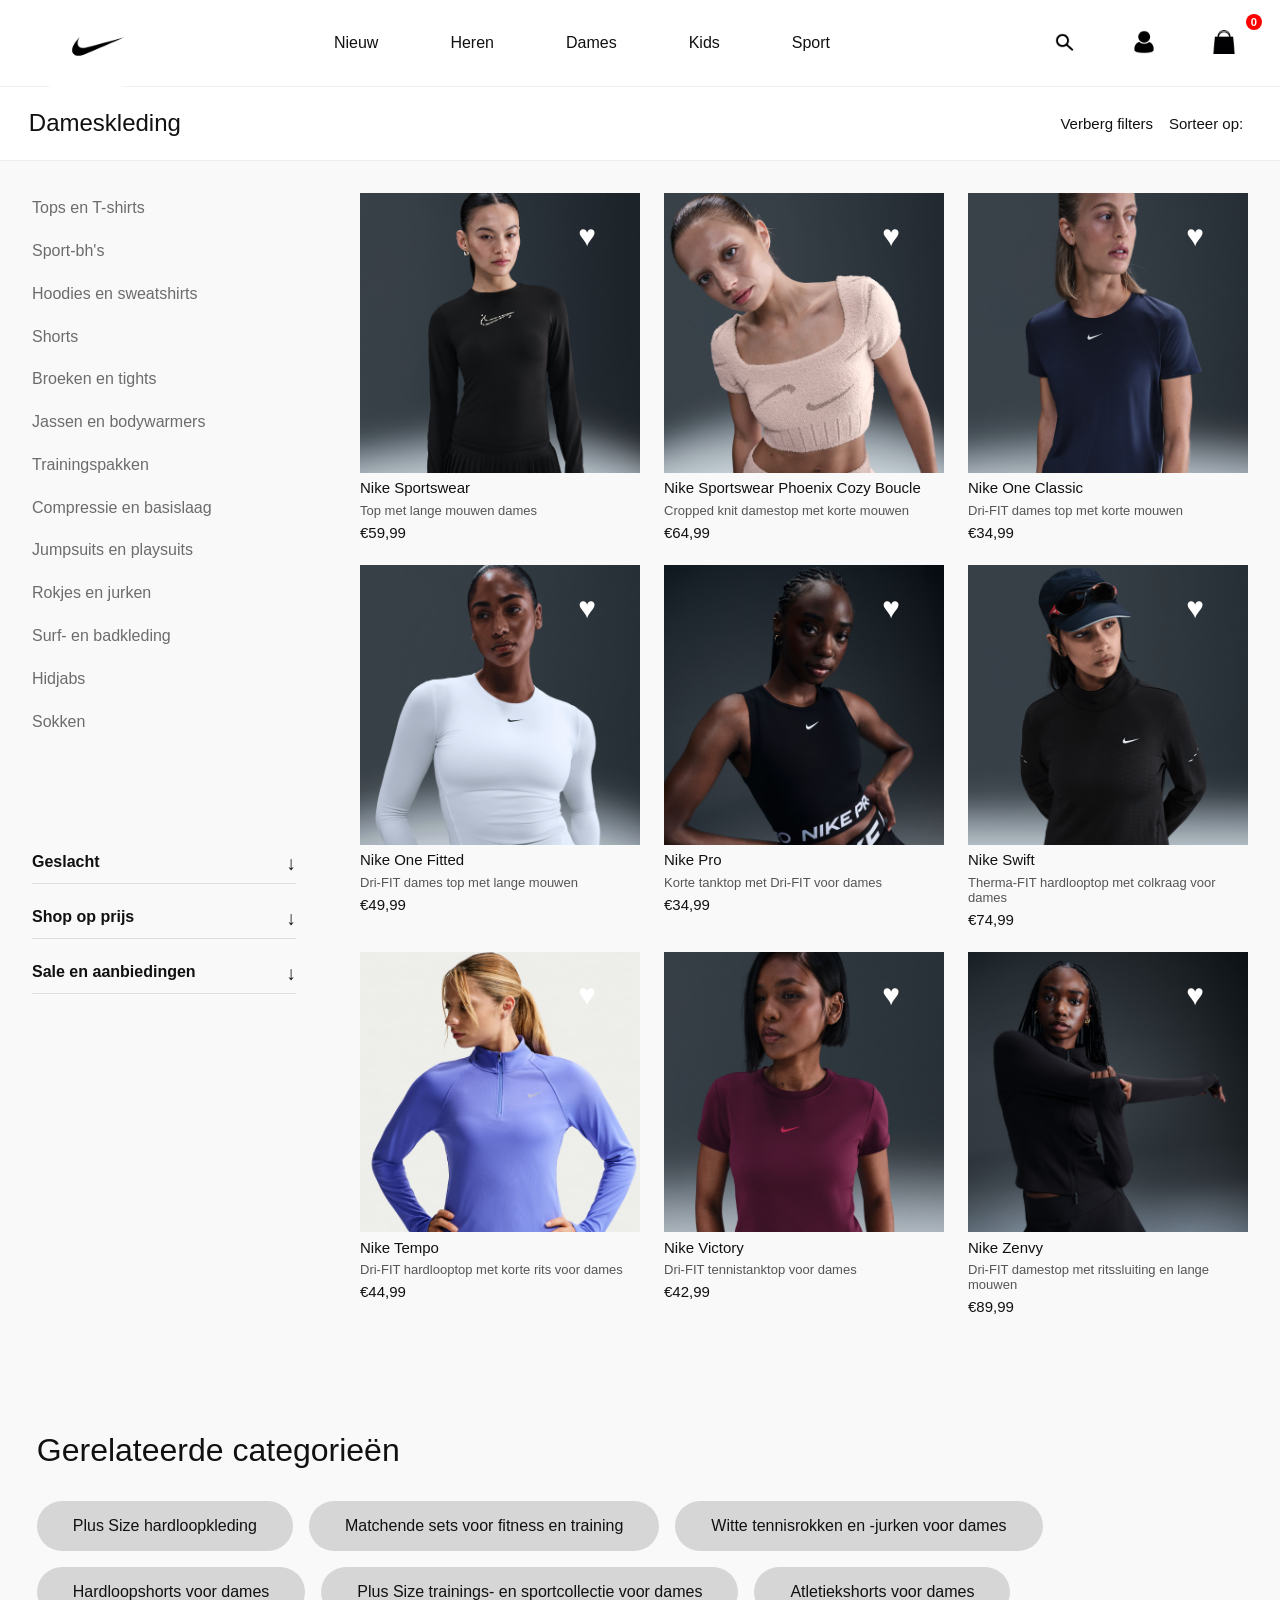
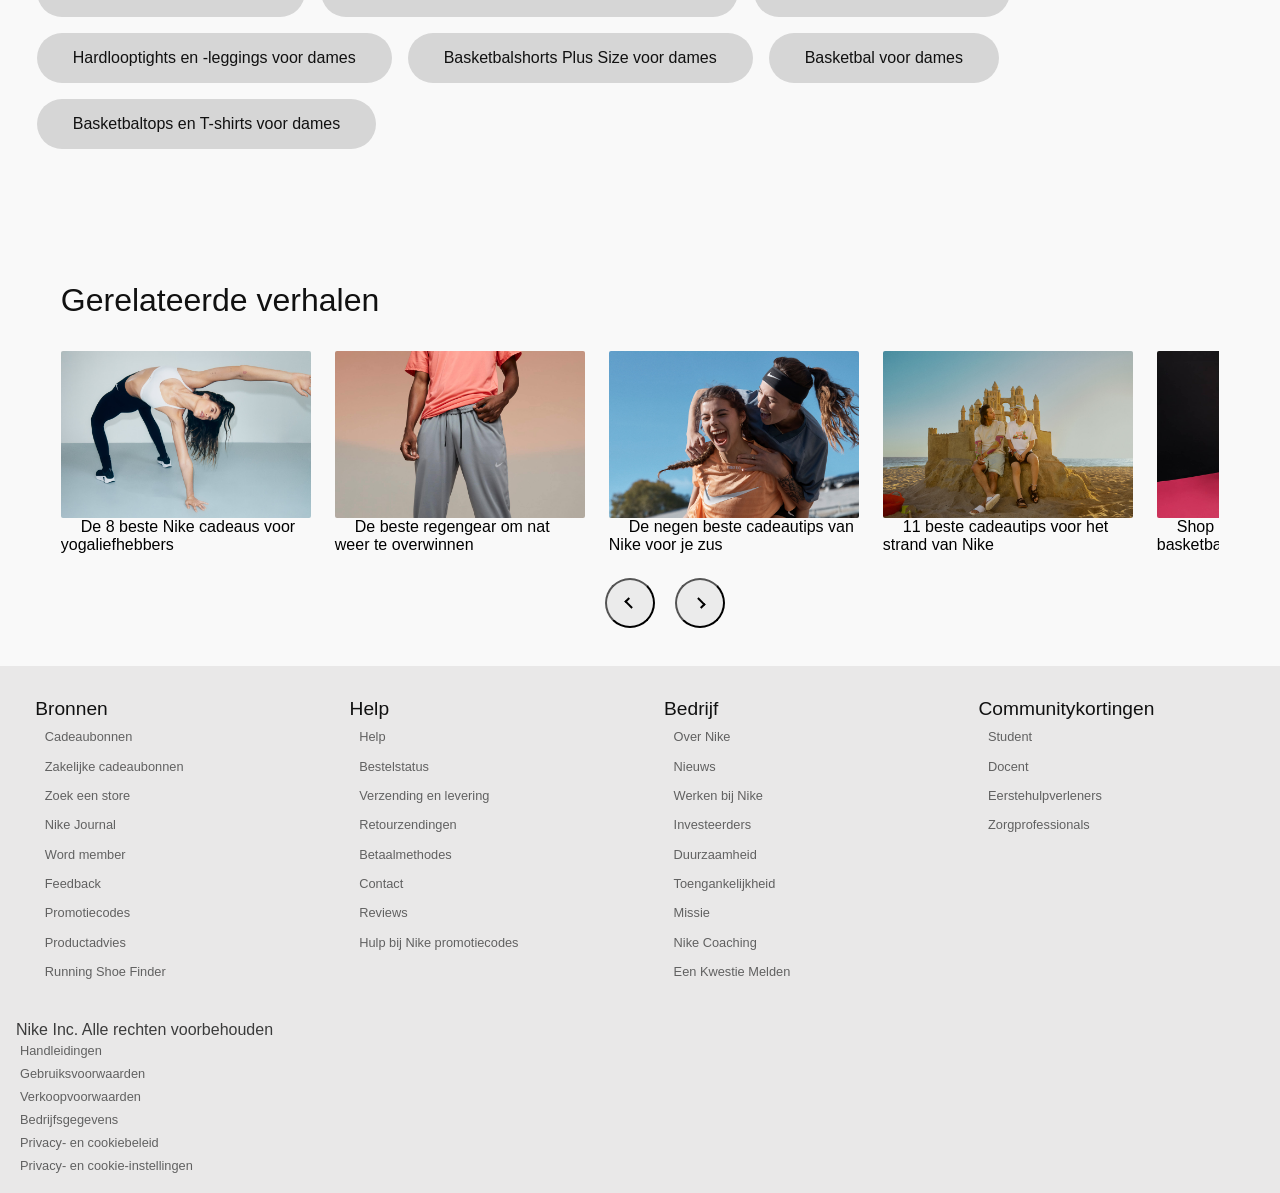
==== commit eea15508: "Add files via upload" ====
--- a/damespagina.html
+++ b/damespagina.html
@@ -28,6 +28,9 @@
 				<i class="menu"></i>
 			</button>
 			<ul>
+				<li class="menu-close">
+					<button aria-label="Menu sluiten">&times;</button>
+				</li>
 				<li><a href="..">Nieuw</a></li>
 				<li><a href="..">Heren</a></li>
 				<li><a href="damespagina.html">Dames</a></li>
@@ -52,219 +55,221 @@
 	</header>
 	
 	<main>
-	
+		<aside>
 		<!--Filter categorie-->
-		<section>
-
-   		 	<ul>
-				<li><a href="damespagina.html">Tops en T-shirts</a></li>
-				<li>Sport-bh's</li>
-				<li>Hoodies en sweatshirts</li>
-				<li>Shorts</li>
-				<li>Broeken en tights</li>
-				<li>Jassen en bodywarmers</li>
-				<li>Trainingspakken</li>
-				<li>Compressie en basislaag</li>
-				<li>Jumpsuits en playsuits</li>
-				<li>Rokjes en jurken</li>
-				<li>Surf- en badkleding</li>
-				<li>Hidjabs</li>
-				<li>Sokken</li>	
-			</ul>
- 		</section>
-
-		<!--filter details-->
-		<section>
-		 <!--input types: dit zijn de mogelijke filter opties.
-		 Het komt dan overeen met de data-atributen van de producten, dit werkt
-		 dan weer samen met js om te bepalen wat dan zichtbaar wordt zodra
-		 bepaalde filters geslecteerd zijn.-->
-			<details>
-				<summary>Geslacht</summary>
-				<label>
-					<input type="checkbox" data-filter="heren">Heren
-				</label>
-				<label>
-					<input type="checkbox" data-filter="dames">Dames
-				</label>
-				<label>
-					<input type="checkbox" data-filter="unisex">Unisex
-				</label>
-			</details>
-
-			<details>
-				<summary>Shop op prijs</summary>
-				<label><input type="checkbox" data-filter="50">€ 0 - € 50</label>
-				<label><input type="checkbox" data-filter="100">€ 50 - € 100</label>
-				<label><input type="checkbox" data-filter="150">€ 100 - € 150</label>
-				<label><input type="checkbox" data-filter="+">€ 150+</label>
-			</details>
-
-			<details>
-				<summary>Sale en aanbiedingen</summary>
-				<label>
-					<input type="checkbox" data-filter="sale">Sale
-				</label>
-			</details>
-
-			<details>
-				<summary>Maat</summary>
-				<label><input type="checkbox" data-filter="xs">XS (EU 32-34)</label>
-				<label><input type="checkbox" data-filter="s">S (EU 36-38)</label>
-				<label><input type="checkbox" data-filter="m">M (EU 40-42)</label>
-				<label><input type="checkbox" data-filter="l">L (EU 44-46)</label>
-				<label><input type="checkbox" data-filter="xl">XL (EU 48-50)</label>
-				<label><input type="checkbox" data-filter="1x">1X</label>
-				<label><input type="checkbox" data-filter="2x">2X </label>
-				<label><input type="checkbox" data-filter="3x">3X</label>
-				<label><input type="checkbox" data-filter="xxl">XXL (EU 52-54)</label>
-				<label><input type="checkbox" data-filter="small">S</label>
-				<label><input type="checkbox" data-filter="medium">M</label>
-				<label><input type="checkbox" data-filter="large">L</label>
-				<label><input type="checkbox" data-filter="extralarge">XL</label>
-				<label><input type="checkbox" data-filter="extralarge2">XXL</label>
-			</details>
-
-			<details>
-				<summary>Kleur</summary>
-				<label><input type="checkbox" data-filter="zwart">Zwart</label>
-				<label><input type="checkbox" data-filter="blauw">Blauw</label>
-				<label><input type="checkbox" data-filter="bruin">Bruin</label>	
-				<label><input type="checkbox" data-filter="groen">Groen</label>
-				<label><input type="checkbox" data-filter="grijs">Grijs</label>
-				<label><input type="checkbox" data-filter="meerkleurig">Meerkleurig</label>
-				<label><input type="checkbox" data-filter="oranje">Oranje</label>
-				<label><input type="checkbox" data-filter="roze">Roze</label>
-				<label><input type="checkbox" data-filter="paars">Paars</label>
-				<label><input type="checkbox" data-filter="rood">Rood</label>
-				<label><input type="checkbox" data-filter="wit">Wit</label>
-				<label><input type="checkbox" data-filter="geel">Geel</label>
-			</details>
-
-			<details>
-				<summary>Sport</summary>
-				<label><input type="checkbox" data-filter="lifestyle">Lifestyle</label>
-				<label><input type="checkbox" data-filter="hardlopen">Hardlopen</label>
-				<label><input type="checkbox" data-filter="voetbal">Voetbal</label>
-				<label><input type="checkbox" data-filter="fitness">Fitness en training</label>
-			</details>
-
-			<details>
-				<summary>Merk</summary>
-				<label><input type="checkbox" data-filter="nike">Nike Sportswear</label>
-				<label><input type="checkbox" data-filter="jordan">Jordan</label>
-				<label><input type="checkbox" data-filter="nikebyyou">Nike by you</label>
-				<label><input type="checkbox" data-filter="nikelab">Nikelab</label>
-			</details>
-
-			<details>
-				<summary>Pasvorm</summary>
-				<label><input type="checkbox" data-filter="oversized">Oversized</label>
-				<label><input type="checkbox" data-filter="ruimvallend">Ruimvallend</label>
-				<label><input type="checkbox" data-filter="standaard">Standaard</label>
-				<label><input type="checkbox" data-filter="getailleerd">Getailleerd</label>
-			</details>
-
-			<details>
-				<summary>Collecties</summary>
-				<label><input type="checkbox" data-filter="premium">Nike Premium Essentials</label>
-				<label><input type="checkbox" data-filter="tech">Nike Tech</label>
-				<label><input type="checkbox" data-filter="flight">Flight</label>
-				<label><input type="checkbox" data-filter="club">Nike Club</label>
-			</details>
-
-			<details>
-				<summary>Kenmerken</summary>
-				<label><input type="checkbox" data-filter="zij">Zijsplitjes</label>
-				<label><input type="checkbox" data-filter="details">Details met reflecterend design</label>
-				<label><input type="checkbox" data-filter="vouwbaar">Opvouwbare capuchon</label>
-				<label><input type="checkbox" data-filter="verwijder">Verwijderbare capuchon</label>
-			</details>
-
-			<details>
-				<summary>Technologie</summary>
-				<label><input type="checkbox" data-filter="drifit">Dri-FIT</label>
-				<label><input type="checkbox" data-filter="drifitadv">Dri-FIT ADV</label>
-				<label><input type="checkbox" data-filter="goretex">GORE-TEX</label>
-				<label><input type="checkbox" data-filter="grip">NikeGrip</label>
-			</details>
-		</section>
-
+			<section>
+				<h2>Filter categorieën</h2>
+				<ul>
+					<li>Tops en T-shirts</li>
+					<li>Sport-bh's</li>
+					<li>Hoodies en sweatshirts</li>
+					<li>Shorts</li>
+					<li>Broeken en tights</li>
+					<li>Jassen en bodywarmers</li>
+					<li>Trainingspakken</li>
+					<li>Compressie en basislaag</li>
+					<li>Jumpsuits en playsuits</li>
+					<li>Rokjes en jurken</li>
+					<li>Surf- en badkleding</li>
+					<li>Hidjabs</li>
+					<li>Sokken</li>	
+				</ul>
+			</section>
+
+			<!--filter details-->
+			<section>
+				<h2>Filter details</h2>
+			<!--input types: dit zijn de mogelijke filter opties.
+			Het komt dan overeen met de data-atributen van de producten, dit werkt
+			dan weer samen met js om te bepalen wat dan zichtbaar wordt zodra
+			bepaalde filters geslecteerd zijn.-->
+				<details>
+					<summary>Geslacht</summary>
+					<label>
+						<input type="checkbox" data-filter="heren">Heren
+					</label>
+					<label>
+						<input type="checkbox" data-filter="dames">Dames
+					</label>
+					<label>
+						<input type="checkbox" data-filter="unisex">Unisex
+					</label>
+				</details>
+
+				<details>
+					<summary>Shop op prijs</summary>
+					<label><input type="checkbox" data-filter="50">€ 0 - € 50</label>
+					<label><input type="checkbox" data-filter="100">€ 50 - € 100</label>
+					<label><input type="checkbox" data-filter="150">€ 100 - € 150</label>
+					<label><input type="checkbox" data-filter="+">€ 150+</label>
+				</details>
+
+				<details>
+					<summary>Sale en aanbiedingen</summary>
+					<label>
+						<input type="checkbox" data-filter="sale">Sale
+					</label>
+				</details>
+
+				<details>
+					<summary>Maat</summary>
+					<label><input type="checkbox" data-filter="xs">XS (EU 32-34)</label>
+					<label><input type="checkbox" data-filter="s">S (EU 36-38)</label>
+					<label><input type="checkbox" data-filter="m">M (EU 40-42)</label>
+					<label><input type="checkbox" data-filter="l">L (EU 44-46)</label>
+					<label><input type="checkbox" data-filter="xl">XL (EU 48-50)</label>
+					<label><input type="checkbox" data-filter="1x">1X</label>
+					<label><input type="checkbox" data-filter="2x">2X </label>
+					<label><input type="checkbox" data-filter="3x">3X</label>
+					<label><input type="checkbox" data-filter="xxl">XXL (EU 52-54)</label>
+					<label><input type="checkbox" data-filter="small">S</label>
+					<label><input type="checkbox" data-filter="medium">M</label>
+					<label><input type="checkbox" data-filter="large">L</label>
+					<label><input type="checkbox" data-filter="extralarge">XL</label>
+					<label><input type="checkbox" data-filter="extralarge2">XXL</label>
+				</details>
+
+				<details>
+					<summary>Kleur</summary>
+					<label><input type="checkbox" data-filter="zwart">Zwart</label>
+					<label><input type="checkbox" data-filter="blauw">Blauw</label>
+					<label><input type="checkbox" data-filter="bruin">Bruin</label>	
+					<label><input type="checkbox" data-filter="groen">Groen</label>
+					<label><input type="checkbox" data-filter="grijs">Grijs</label>
+					<label><input type="checkbox" data-filter="meerkleurig">Meerkleurig</label>
+					<label><input type="checkbox" data-filter="oranje">Oranje</label>
+					<label><input type="checkbox" data-filter="roze">Roze</label>
+					<label><input type="checkbox" data-filter="paars">Paars</label>
+					<label><input type="checkbox" data-filter="rood">Rood</label>
+					<label><input type="checkbox" data-filter="wit">Wit</label>
+					<label><input type="checkbox" data-filter="geel">Geel</label>
+				</details>
+
+				<details>
+					<summary>Sport</summary>
+					<label><input type="checkbox" data-filter="lifestyle">Lifestyle</label>
+					<label><input type="checkbox" data-filter="hardlopen">Hardlopen</label>
+					<label><input type="checkbox" data-filter="voetbal">Voetbal</label>
+					<label><input type="checkbox" data-filter="fitness">Fitness en training</label>
+				</details>
+
+				<details>
+					<summary>Merk</summary>
+					<label><input type="checkbox" data-filter="nike">Nike Sportswear</label>
+					<label><input type="checkbox" data-filter="jordan">Jordan</label>
+					<label><input type="checkbox" data-filter="nikebyyou">Nike by you</label>
+					<label><input type="checkbox" data-filter="nikelab">Nikelab</label>
+				</details>
+
+				<details>
+					<summary>Pasvorm</summary>
+					<label><input type="checkbox" data-filter="oversized">Oversized</label>
+					<label><input type="checkbox" data-filter="ruimvallend">Ruimvallend</label>
+					<label><input type="checkbox" data-filter="standaard">Standaard</label>
+					<label><input type="checkbox" data-filter="getailleerd">Getailleerd</label>
+				</details>
+
+				<details>
+					<summary>Collecties</summary>
+					<label><input type="checkbox" data-filter="premium">Nike Premium Essentials</label>
+					<label><input type="checkbox" data-filter="tech">Nike Tech</label>
+					<label><input type="checkbox" data-filter="flight">Flight</label>
+					<label><input type="checkbox" data-filter="club">Nike Club</label>
+				</details>
+
+				<details>
+					<summary>Kenmerken</summary>
+					<label><input type="checkbox" data-filter="zij">Zijsplitjes</label>
+					<label><input type="checkbox" data-filter="details">Details met reflecterend design</label>
+					<label><input type="checkbox" data-filter="vouwbaar">Opvouwbare capuchon</label>
+					<label><input type="checkbox" data-filter="verwijder">Verwijderbare capuchon</label>
+				</details>
+
+				<details>
+					<summary>Technologie</summary>
+					<label><input type="checkbox" data-filter="drifit">Dri-FIT</label>
+					<label><input type="checkbox" data-filter="drifitadv">Dri-FIT ADV</label>
+					<label><input type="checkbox" data-filter="goretex">GORE-TEX</label>
+					<label><input type="checkbox" data-filter="grip">NikeGrip</label>
+				</details>
+			</section>
+		</aside>
 		<!--Producten-->
 		<section>
+			<h2>Producten</h2>
 			<ul>
 				<!--custom data attributen, dit zou dan producteigenschappen
 				 op kunnen slaan in de html, in js zou dit dan een handige filterlogica zijn-->
 
 				<li data-gender="dames" data-size="l">
 					<img src="images/damessportswear.jpeg" alt="Zwart lange mouwen sportwear">
-					<h2>Nike Sportswear</h2>
+					<h3>Nike Sportswear</h3>
 					<p>Top met lange mouwen dames</p>
-					<h2>€59,99</h2>
+					<h3>€59,99</h3>
 					<button aria-pressed="false" aria-label="Favorieten">♥</button>
 				</li>
 
 				<li data-gender="dames" data-size="l">
 					<img src="images/damesphoenix.jpeg" alt="Baby roze cropped top">
-					<h2>Nike Sportswear Phoenix Cozy Boucle</h2>
+					<h3>Nike Sportswear Phoenix Cozy Boucle</h3>
 					<p>Cropped knit damestop met korte mouwen</p>
-					<h2>€64,99</h2>
-					<button aria-pressed="false" aria-label="Favorieten">♥</button>
-				</li>
-
-				<li data-gender="dames" data-size="l">
+					<h3>€64,99</h3>
+					<button aria-pressed="false" aria-label="Favorieten">♥</button>
+				</li>
+
+				<li data-gender="dames" data-size="s">
 					<img src="images/damesoneclassic.jpeg" alt="Donkerblauwe top met korte mouwen">
-					<h2>Nike One Classic</h2>
+					<h3>Nike One Classic</h3>
 					<p>Dri-FIT dames top met korte mouwen</p>
-					<h2>€34,99</h2>
+					<h3>€34,99</h3>
 					<button aria-pressed="false" aria-label="Favorieten">♥</button>
 				</li>
 
 				<li data-gender="dames" data-size="l">
 					<img src="images/damesonefitted.png" alt="Witte top met lange mouwen">
-					<h2>Nike One Fitted</h2>
+					<h3>Nike One Fitted</h3>
 					<p>Dri-FIT dames top met lange mouwen</p>
-					<h2>€49,99</h2>
-					<button aria-pressed="false" aria-label="Favorieten">♥</button>
-				</li>
-
-				<li data-gender="dames" data-size="l">
+					<h3>€49,99</h3>
+					<button aria-pressed="false" aria-label="Favorieten">♥</button>
+				</li>
+
+				<li data-gender="dames" data-size="s">
 					<img src="images/damespro.jpeg" alt="Zwarte korte tanktop">
-					<h2>Nike Pro</h2>
+					<h3>Nike Pro</h3>
 					<p>Korte tanktop met Dri-FIT voor dames</p>
-					<h2>€34,99</h2>
-					<button aria-pressed="false" aria-label="Favorieten">♥</button>
-				</li>
-
-				<li data-gender="dames" data-size="l">
+					<h3>€34,99</h3>
+					<button aria-pressed="false" aria-label="Favorieten">♥</button>
+				</li>
+
+				<li data-gender="dames" data-size="m">
 					<img src="images/damesswift.png" alt="Zwarte hardlooptop">
-					<h2>Nike Swift</h2>
+					<h3>Nike Swift</h3>
 					<p>Therma-FIT hardlooptop met colkraag voor dames</p>
-					<h2>€74,99</h2>
+					<h3>€74,99</h3>
 					<button aria-pressed="false" aria-label="Favorieten">♥</button>
 				</li>
 
 				<li data-gender="dames" data-size="l">
 					<img src="images/damestempo.jpeg" alt="Lichtpaarse hardlooptop met korte rits">
-					<h2>Nike Tempo</h2>
+					<h3>Nike Tempo</h3>
 					<p>Dri-FIT hardlooptop met korte rits voor dames</p>
-					<h2>€44,99</h2>
+					<h3>€44,99</h3>
 					<button aria-pressed="false" aria-label="Favorieten">♥</button>
 				</li>
 
 				<li data-gender="dames" data-size="l">
 					<img src="images/damesvictory.jpeg" alt="Maroon tennistanktop">
-					<h2>Nike Victory</h2>
+					<h3>Nike Victory</h3>
 					<p>Dri-FIT tennistanktop voor dames</p>
-					<h2>€42,99</h2>
-					<button aria-pressed="false" aria-label="Favorieten">♥</button>
-				</li>
-
-				<li data-gender="dames" data-size="l">
+					<h3>€42,99</h3>
+					<button aria-pressed="false" aria-label="Favorieten">♥</button>
+				</li>
+
+				<li data-gender="dames" data-size="xl">
 					<img src="images/dameszenvy.jpeg" alt="Zwarte damestop met ritssluiting en lange mouwen">
-					<h2>Nike Zenvy</h2>
+					<h3>Nike Zenvy</h3>
 					<p>Dri-FIT damestop met ritssluiting en lange mouwen</p>
-					<h2>€89,99</h2>
+					<h3>€89,99</h3>
 					<button aria-pressed="false" aria-label="Favorieten">♥</button>
 				</li>
 
@@ -273,7 +278,7 @@
 
 		<!--gerelateerde categorieen-->
 		<section>
-			<h2>Gerelateerde Categorieën</h2>
+			<h2>Gerelateerde categorieën</h2>
 			<ul>
 				<li>
 					<a>Plus Size hardloopkleding</a>
@@ -368,9 +373,16 @@
 
 		</section>
 
+	</main>
+
+	<!--Footer-->
+
+	<footer>
+
 		<section>
-			<details>
-				<summary>Bronnen</summary>
+		<h2>Pre-footer</h2>
+			<section>
+				<h3 tabindex="0">Bronnen</h3>
 				<ul>
 					<li>Cadeaubonnen</li>
 					<li>Zakelijke cadeaubonnen</li>
@@ -382,10 +394,10 @@
 					<li>Productadvies</li>
 					<li>Running Shoe Finder</li>
 				</ul>
-			</details>
-
-			<details>
-				<summary>Help</summary>
+			</section>
+
+			<section>
+			 <h3 tabindex="0">Help</h3>
 				<ul>
 					<li>Help</li>
 					<li>Bestelstatus</li>
@@ -396,10 +408,10 @@
 					<li>Reviews</li>
 					<li>Hulp bij Nike promotiecodes</li>
 				</ul>
-			</details>
-
-			<details>
-				<summary>Bedrijf</summary>
+			</section>
+
+			<section>
+			 <h3 tabindex="0">Bedrijf</h3>
 				<ul>
 					<li>Over Nike</li>
 					<li>Nieuws</li>
@@ -411,26 +423,20 @@
 					<li>Nike Coaching</li>
 					<li>Een Kwestie Melden</li>
 				</ul>
-			</details>
-
-			<details>
-				<summary>Communitykortingen</summary>
+			</section>
+
+			<section>
+			 <h3 tabindex="0">Communitykortingen</h3>
 				<ul>
 					<li>Student</li>
 					<li>Docent</li>
 					<li>Eerstehulpverleners</li>
 					<li>Zorgprofessionals</li>
 				</ul>
-			</details>
-			
-		</section>
-	</main>
-
-
-	<!--Footer-->
-
-	<footer>
-		<p>&copy Nike, Inc. Alle rechten voorbehouden</p>
+			</section>
+	</section>
+
+		<p>Nike Inc. Alle rechten voorbehouden</p>
 		<ul>
 			<li> Handleidingen</li>
 			<li>Gebruiksvoorwaarden</li>
--- a/styles/style.css
+++ b/styles/style.css
@@ -7,21 +7,123 @@
     box-sizing:border-box;  
 }
 
+:root {
+
+  /* kleuren */
+  --color-text: #111; /* standaard tekstkleur */
+  --color-background: #f9f9f9; /* body achtergrond */
+  --color-header-bg: #fff;
+  --color-footer-bg: #e9e8e8;
+  --color-footer-text: #3b3b3b;
+  --color-footer-link: #616161;
+  --color-buttons-background: #fff;
+  --color-hover: #cac9c9;
+
+  /* fonts */
+  --font-main: 'Helvetica Neue', sans-serif;
+  --font-weight-regular: 400;
+  --font-weight-medium: 500;
+  --font-weight-bold: 600;
+
+  /* font maten */
+  --fs-small: 0.8rem;
+  --fs-normal: 1rem;
+  --fs-medium: 1.2rem;
+  --fs-large: 1.5rem;
+  --fs-xlarge: 2rem;
+  --fs-xxlarge: 2.5rem;
+
+  /* Spacing / padding / margin */
+  --space-xs: 0.25rem;
+  --space-sm: 0.5rem;
+  --space-md: 1rem;
+  --space-lg: 2rem;
+  --space-xl: 3rem;
+
+  /* Border radius */
+  --radius-sm: 4px;
+  --radius-md: 10px;
+  --radius-lg: 30px;
+
+  /* Grid / Layout */
+  --max-width-page: 1200px;
+  --max-width-products: 1000px;
+
+  /* Buttons */
+  --btn-padding: 10px 20px;
+
+}
+
+/* headings h1 h2 h3*/
+h1 { 
+  font-size: var(--fs-xxlarge); 
+  font-weight: var(--font-weight-bold); 
+  color: var(--color-text);
+}
+
+h2 { 
+  font-size: var(--fs-xlarge); 
+  font-weight: var(--font-weight-bold); 
+  color: var(--color-text);
+}
+
+
+h3 { 
+  font-size: var(--fs-medium); 
+  font-weight: var(--font-weight-medium); 
+  color: var(--color-text); 
+}
+
+button, a, a.button {
+  padding: var(--btn-padding);
+  border-radius: var(--radius-lg);
+  font-weight: var(--font-weight-medium);
+  background-color: var(--color-buttons-background);
+  cursor: pointer;
+  color:var(--color-text);
+  transition: background-color 0.2s ease;  
+}
+
+button:hover, a.button:hover {
+  background-color: var(--color-hover);
+}
+
 body {
-    font-family: 'Helvetica Neue', sans-serif;
-    color: #111;
-    line-height: 1.6;
-    background-color: #f9f9f9;
-}
-
-:root {
-	--color-text:#111;
-	--color-background:#eee;
+  font-family: var(--font-main);
+  color: var(--color-text);
+  background-color: var(--color-background);
+  margin: 0;
+}
+
+/* footer */
+footer {
+    text-align: left;
+    background-color: var(--color-footer-bg);
+    color: var(--color-footer-text);
+    color: var(--color-footer-link);
+    padding: var(--space-md);
+    cursor: pointer; 
+}
+
+footer ul li {
+    font-size:var(--fs-small);
+    padding: var(--space-xs);
+    font-weight: var(--font-weight-medium);
+    cursor: pointer; 
+}
+
+footer p {
+	color: var(--color-footer-text);
+}
+
+footer ul {
+	list-style: none;
 }
 
 header {
+    background-color: #fff;
     position: sticky;
-    background-color: #fff;
+    padding: var(--space-sm);
     border-bottom: 1px solid #eee;
     top: 0; /*voor postion sticky*/
     z-index: 1000;
@@ -79,6 +181,13 @@
   
 }
 
+nav button:hover{
+    background-color: #dfdfdf;
+    border-radius: 20px;
+    padding: 5px;
+
+}
+
 nav button:last-of-type span {
   position: absolute;
   top: -6px;
@@ -125,8 +234,6 @@
     color:#000;
     cursor: pointer;
     font-size: 30px;
-    float: right;
-    line-height: 70px;
     display: none;
 }
 
@@ -136,7 +243,6 @@
     height: 3px;
     background: #111;
     position: relative;
-    
 }
 
 .hamburger i::before,
@@ -157,13 +263,10 @@
     top: 8px;
 }
 
-.hamburger:focus {
-    outline: none;
-}
-
-.hamburger:hover {
-    background-color: #4b4b4b;
-}
+.menu-close {
+    display: none;
+}
+
 
 
 
@@ -173,16 +276,28 @@
 @media (max-width: 800px) {
     
     nav ul {
-        display: none;
+        display: flex;
         flex-direction: column;
-        width: 100%;
+        position: fixed;
+        top: 0;
+        right: 0;
+
+        height: 100vh;
+        width: 80%;
+        max-width: 320px;
+
         background: #fff;
-        padding: 1rem 2rem;
+        padding: 3rem 2rem;
+
+        transform: translateX(100%);
+        transition: transform 0.3s ease;
+
+        z-index: 2000;
     }
 
     nav ul.show {
-    display: flex;
-    }
+    transform: translateX(0); 
+   }
 
     .hamburger {
         display: block;
@@ -196,56 +311,31 @@
         margin-left: auto; 
         margin-right: 0.5rem; 
     }
-}
-
-@media (max-width: 600px) {
-    nav ul {
-        display: none;
-        flex-direction: column;
-        width: 100%;
-    }
-
-    nav ul.show {
-        display: flex;
-    }
-
-    .hamburger {
+
+    .menu-close {
+        position: absolute;
         display: block;
-        order: 3;
-    }
-
-    nav > button:not(.hamburger) {
-        order: 2;
-        margin-left: auto;
-        margin-right: 0.5rem;
-    }
-
-    nav {
-        background-color: #fff;
-    }
-}
-/* footer */
-footer {
-    text-align: left;
-    padding: 2rem;
-    background-color: #e9e8e8;
-    color: #484848;
-    margin-top: 4rem;
-}
-
-footer p {
-	color: #000;
-}
-
-footer ul {
-	list-style: none;
-}
-
-
-
-
-
-
-
-
-
+        align-self: flex-end;
+        margin-bottom: 1.5rem;
+    }
+
+    .menu-close button {
+        font-size: 2rem;
+        background: none;
+        border: none;
+        cursor: pointer;
+        line-height: 1;
+    }
+}
+
+
+
+
+
+
+
+
+
+
+
+
--- a/styles/styledamespagina.css
+++ b/styles/styledamespagina.css
@@ -1,18 +1,18 @@
-/* --- GRID LAYOUT VAN DE HELE PAGINA --- */
-
-/* LINKERKOLOM: HEADER (DAMESKLEDING) */
+
+
+/* HEADER (DAMESKLEDING) */
 .page-header {
 	display: flex;
 	align-items: center;
 	justify-content: space-between;
-	padding: 23px 30px;
+	padding: 1.4rem 1.8rem;
 	font-size: 12px;
 	background: white;
 }
 
 .page-header h2 {
 	margin: 0;
-	font-size: 1.5rem;
+	font-size: 24px;
   font-weight: 500;
 }
 
@@ -24,43 +24,45 @@
 	border: none;
 	color: #111111;
 	cursor: pointer;
-	padding: 6px 8px;
+	padding: .3rem .5rem;
 	align-items: center;
 	gap: 1px;
   font-size: 15px;
 }
 
-
 main {
   display: grid;
-  grid-template-columns: 260px 1fr;
-	grid-template-rows: auto auto;
+ 	grid-template-columns: 280px 1fr;
   gap: 3rem;
   max-width: 1400px;
   padding: 2rem;
   
 }
 
-main > section:nth-of-type(1),
-main > section:nth-of-type(2) {
+main > aside {
+  grid-column: 1;
   max-height: calc(100vh - 6rem);
-	overflow-y: scroll;
-  padding: 0;
-}
+  overflow-y: auto;
+  padding-right: 0.5rem;
+}
+
 /* LINKERKOLOM: CATEGORIEENN */
-main > section:nth-of-type(1) {
-	grid-row: 1;
-	top: 0;
+main > aside > section:nth-of-type(1) {
 	z-index: 10;
 	padding-bottom: 1rem;
-}
-
-main > section:nth-of-type(1) ul {
-	list-style: none;
+
+}
+
+main > aside > section:nth-of-type(1) h2 {
+  display: none;
+}
+
+main > aside > section:nth-of-type(1) ul {
+  list-style: none;
   padding: 0;
 }
 
-main > section:nth-of-type(1) li {
+main > aside > section:nth-of-type(1) li {
 	padding: 0.4rem 0;
 	cursor: pointer;
   margin-bottom: .75rem;
@@ -68,30 +70,29 @@
   color: rgb(108, 108, 108);
 }
 
-main > section:nth-of-type(1) li a {
-	text-decoration: none;
-	color: rgb(108, 108, 108);  
-}
-
-main > section:nth-of-type(1) a:hover {
+main > aside > section:nth-of-type(1) li:hover {
   text-decoration: underline;
+  
 }
 
 /* LINKERKOLOM: FILTER DETAILS */
-main > section:nth-of-type(2) {
-	grid-row: 2;
-	top: 6rem;
+main > aside > section:nth-of-type(2) {
 	padding-right: 0.5rem;
-}
-
-main > section:nth-of-type(2) details {
+  margin-top: 5rem;;
+}
+
+main > aside > section:nth-of-type(2) h2 {
+  display: none;
+}
+
+main > aside > section:nth-of-type(2) details {
 	margin-bottom: 1rem;
   border-bottom: 1px solid #ddd;
   padding: 0.5rem 0;
   cursor: pointer;
 }
 
-main > section:nth-of-type(2) summary {
+main > aside > section:nth-of-type(2) summary {
 	font-weight: 600;
   display: flex;
   justify-content: space-between;
@@ -99,35 +100,46 @@
 	list-style: none;
 }
 
-main > section:nth-of-type(2) summary::after {
+main > aside > section:nth-of-type(2) summary::after {
     content: "↓";
-    font-size: 1.2rem;
-}
-
-main > section:nth-of-type(2) label {
+    font-size: 19px;
+}
+
+main > aside > section:nth-of-type(2) label {
 	display: flex;
 	align-items: center;
 	gap: 0.5rem;
 	margin-top: 0.4rem;
-	font-size: 0.9rem;
+	font-size: 14px;
 	cursor: pointer;
 }
 
 
 /* PRODUCTEN-GRID*/
-main > section:nth-of-type(3) {
-	grid-column: 2;
-	grid-row: 1 / span 2;
-}
-
-main > section:nth-of-type(3) ul {
-	display: grid;
+
+main > section:nth-of-type(1) {
+  grid-column: 2;
+  max-width: 1000px;
+}
+
+
+main > section:nth-of-type(1) h2 {
+  display: none;
+}
+
+main > section:nth-of-type(1) h3 {
+  font-size: 15px;
+}
+
+
+main > section:nth-of-type(1) ul {
+  display: grid;
 	grid-template-columns: repeat(auto-fill, minmax(250px, 1fr));
 	gap: 1.5rem;
 	list-style: none;
 }
 
-main > section:nth-of-type(3) li {
+main > section:nth-of-type(1) li {
 	display: flex;
 	flex-direction: column;
 	gap: 0.4rem;
@@ -135,7 +147,24 @@
   position: relative;
 }
 
-main > section:nth-of-type(3) li button {
+main > section:nth-of-type(1) img {
+	width: 100%;
+	height: auto;
+	background: #f5f5f5;
+}
+
+main > section:nth-of-type(1) p {
+	font-size: 13px;
+	color: #555;
+}
+
+main > section:nth-of-type(1) h2:last-of-type {
+	font-weight: 500;
+}
+
+/*Wishlist (hartje)*/
+
+main > section:nth-of-type(1) li button {
   position: absolute;
   top: 1rem;
   right: 1.5rem;
@@ -144,96 +173,78 @@
   background-color:transparent;
   border:none;
 
-  border-radius:.5rem;
+  border-radius: 8px;
 
   cursor:pointer;
 
   font-size: 30px;
   color: white;
 
-  transition: color 0.2 ease, transform 0.2s ease;
-}
-
-main > section:nth-of-type(3) li button:hover {
+  transition: color .2s ease, transform .2s ease;
+}
+
+main > section:nth-of-type(1) li button:hover {
 	transform: scale(1.5);
 }
 
-main > section:nth-of-type(3) li button[aria-pressed="true"] {
-  color: red;
-  
-}
-
-main > section:nth-of-type(3) img {
-	width: 100%;
-	height: auto;
-	background: #f5f5f5;
-}
-
-main > section:nth-of-type(3) h2 {
-	font-size: 0.95rem;
-	font-weight: 600;
-}
-
-main > section:nth-of-type(3) p {
-	font-size: 0.85rem;
-	color: #555;
-}
-
-main > section:nth-of-type(3) h2:last-of-type {
-	font-weight: 500;
+main > section:nth-of-type(1) li button[aria-pressed="true"] {
+  color: red; 
 }
 
 /*GERELATEERDE CATEGORIEEN */
 
-main > section:nth-of-type(4) {
+main > section:nth-of-type(2) {
 	grid-column: 1 / -1;
 	margin-top: 4rem;
-  padding: 5px;
-}
-
-main > section:nth-of-type(4) h2 {
+  padding: 0.3rem;
+}
+
+main > section:nth-of-type(2) h2 {
   margin-bottom: 2rem;
   font-weight: 400;
 }
 
-main > section:nth-of-type(4) ul {
+main > section:nth-of-type(2) ul {
 	display: flex;
   flex-wrap: wrap;	
   gap: 1rem;
 	list-style: none;
 }
 
-main > section:nth-of-type(4) li {
+main > section:nth-of-type(2) li {
   background: #d6d6d6;
   padding: 1rem 1rem;
   border-radius: 50px;
-
   cursor: pointer;
 }
 
-main > section:nth-of-type(4) li:hover {
+main > section:nth-of-type(2) li a {
+  background-color: transparent;
+}
+
+main > section:nth-of-type(2) li:hover {
   transform: scale(0.9);
 }
 
 
 
 /* GERELATEERDE VERHALEN*/
-main > section:nth-of-type(5) {
+main > section:nth-of-type(3) {
   grid-column: 1 / -1;
   position: relative;
   margin-top: 5rem;
   border-radius: 3px;
-  margin-bottom: 4rem;
-  padding: 0 30px;
-}
-
-main > section:nth-of-type(5) h2 {
+  margin-bottom: 5rem;
+  padding: 0 1.8rem;
+}
+
+main > section:nth-of-type(3) h2 {
   margin-bottom: 2rem;
   font-weight: 400;
 }
 
 
-main > section:nth-of-type(5) ul {
+main > section:nth-of-type(3) ul {
   display: flex;
   overflow-x: auto;
   gap: 1.5rem;
@@ -248,23 +259,24 @@
   
 }
 
-main > section:nth-of-type(5) ul li {
+main > section:nth-of-type(3) ul li {
   flex:0 0 250px;
   scroll-snap-align:center;
   list-style: none;
   align-content: center;
 }
 
-main > section:nth-of-type(5) ul li a {
+main > section:nth-of-type(3) ul li a {
   position: relative;
   text-decoration: none;
+  background-color: transparent;
   color:black;
   font-weight: 500;
   cursor: pointer;
 
 }
 
-main > section:nth-of-type(5) li img {
+main > section:nth-of-type(3) li img {
   width: 100%;
   height: auto;
   display: block;
@@ -272,18 +284,18 @@
   cursor: pointer;
 }
 
-main > section:nth-of-type(5) ul li a:hover{
+main > section:nth-of-type(3) ul li a:hover{
   background-color: transparent;
 }
 
 /*button voor carousel*/
 
-section:nth-of-type(5) button {
+main > section:nth-of-type(3) button {
     position: absolute;
-    background-color: #e6e6e6;
+    background-color: #ebebeb;
     width: 50px;
     height: 50px;
-    margin-top: 25px;
+    margin-top: 1.5rem;
 
 
     border-radius: 30px;
@@ -295,15 +307,15 @@
 
 }
 
-section:nth-of-type(5) button:nth-of-type(1) {
+main > section:nth-of-type(3) button:nth-of-type(1) {
   left: calc(50% - 35px);
 }
 
-section:nth-of-type(5) button:nth-of-type(2) {
+main > section:nth-of-type(3) button:nth-of-type(2) {
   left: calc(50% + 35px);
 }
 
-section:nth-of-type(5) button::before {
+main > section:nth-of-type(3) button::before {
   content:'';
   width: 10px;
   height: 10px;
@@ -312,99 +324,119 @@
   
 }
 
-
-section:nth-of-type(5) button:nth-of-type(1)::before {
+main > section:nth-of-type(3) button:nth-of-type(1)::before {
   transform: rotate(135deg); 
 }
 
-section:nth-of-type(5) button:nth-of-type(2)::before {
+main > section:nth-of-type(3) button:nth-of-type(2)::before {
   transform: rotate(-45deg);
 }
 
-section:nth-of-type(5) li a:hover {
+main > section:nth-of-type(3) li a:hover {
     background-color: #cac9c9;
 }
 
-/*TOON/VERBERG FILTERS */
-
-main.filters-hidden > section:nth-of-type(1) {
-  display: none;
-}
-
-main.filters-hidden > section:nth-of-type(2) {
+/*Toon/verberg filters */
+
+main.filters-hidden > aside {
   display: none;
 }
 
 main.filters-hidden {
   grid-template-columns: 20px 1fr;
-  max-width: 1400px;
-}
-
-
-/* TOON/VERBERG FILTERS (responsive) */
+}
+
+
+
+/*ooter*/
+/* bron voor summary use: https://www.w3schools.com/tags/tag_summary.asp*/
+
+footer > section:nth-of-type(1) {
+    display: grid;
+    grid-template-columns: repeat(4, 1fr);
+    gap: 3rem;
+    padding: 1rem 1.2rem;
+}
+
+footer > section:nth-of-type(1) h2 {
+    display: none;
+}
+
+footer > section:nth-of-type(1) > section {
+  display: flex;
+  flex-direction: column;
+}
+
+
+footer > section:nth-of-type(1) ul {
+    margin-bottom: 1rem;
+    list-style: none;
+}
+
+footer > section:nth-of-type(1) ul li {
+    padding: 0.3rem;
+    margin: 0.3rem;
+    list-style: none;
+}
+
+footer > section:nth-of-type(1) ul li:hover {
+  text-decoration: underline;
+  
+}
+
+/* MEDIA-QUERIES*/
+
+/*Footer*/
+
+@media (max-width: 800px) {
+
+
+    footer > section:nth-of-type(1) {
+        display: block;
+        
+    }
+
+    footer > section:nth-of-type(1) ul {
+        display: none;
+    }
+
+    footer > section:nth-of-type(1) h3 {
+        display: flex;
+        justify-content: space-between;
+        align-items: center;
+        cursor: pointer;
+        border-bottom: 1px solid #ddd;
+        padding: 1rem 0;  
+      
+    }
+
+    footer > section:nth-of-type(1) h3::after {
+        content: "↓";
+        transition: transform 0.25s ease;
+
+    }
+
+    footer > section:nth-of-type(1) h3:focus + ul,
+    footer > section:nth-of-type(1) h3:active + ul {
+        display: block;
+        transition: transform 0.25s ease;
+    }
+
+}
+
+/* Toon/verberg filters (responsive) */
 
 
 @media (max-width: 768px) {
   main {
-    grid-template-columns: 20px 1fr;
+    grid-template-columns: 1400px 1fr;
   }
 
-  main > section:nth-of-type(1) {
+  main > aside {
     display: none;
   }
 
-  main > section:nth-of-type(2) {
-    display: none;
-  }
-
-  main:not(.filters-hidden) > section:nth-of-type(1) {
+  main:not(.filters-hidden) > aside {
     display: block;
   }
-
-   main:not(.filters-hidden) > section:nth-of-type(2) {
-    display: block;
-  }
-}
-
-/*pre-footer*/
-/* bron voor summary use: https://www.w3schools.com/tags/tag_summary.asp*/
-
-section:nth-of-type(6) {
-    grid-column: 1 / -1;
-    padding: 1rem 1.2rem;
-}
-
-section:nth-of-type(6) details {
-    border-bottom: 1px solid #ddd;
-    padding: 1rem 0;
-    cursor: pointer;
-}
-
-section:nth-of-type(6) summary {
-    list-style: none;
-    display: flex;
-    justify-content: space-between;
-    align-items: center;
-    font-size: 18px;
-    font-weight: 500;
-    color:#171717; 
-}
-
-section:nth-of-type(6) summary::after {
-    content: "↓";
-    font-size: 1.2rem;
-}
-
-section:nth-of-type(6) ul {
-    list-style: none;
-    padding: 1rem 0 0;
-    margin: 0;
-}
-
-section:nth-of-type(6) li {
-    padding: 0.5rem 0;
-    color: #5e5d5d;
-    font-size: 13px;
-    font-weight: 500;
-    margin-bottom: 10px;
 }
